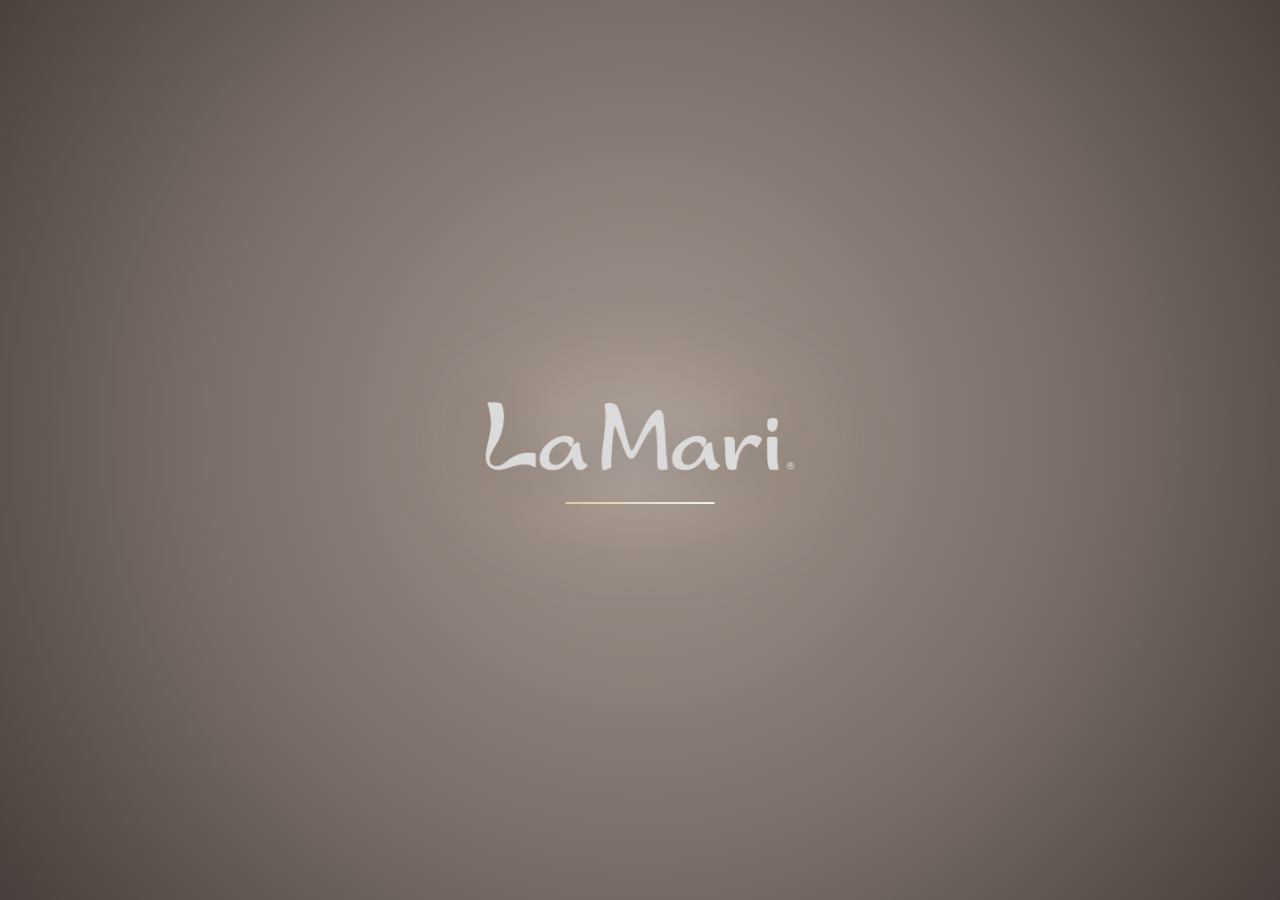
==== menu.html @ 97a4b21e "feat: add dedicated video background home page (index.html) with 'Меню | Menu' button and move inter" ====
<!DOCTYPE html>
<html lang="ru">

<head>
  <meta charset="UTF-8">
  <meta name="viewport" content="width=device-width, initial-scale=1, viewport-fit=cover">
  <title>La Mari — Живое меню кафе & пекарни в Ургенче</title>
  <meta name="description"
    content="Интерактивное «живое» меню кафе и пекарни La Mari. Ознакомьтесь с нашими сетами, свежей выпечкой, авторскими десертами, завтраками и ароматным кофе. Быстрый заказ и удобный выбор.">
  <meta name="keywords"
    content="La Mari, ла мари, живое меню, кафе ташкент, пекарня, десерты, кофе, круассаны, завтраки, меню кафе">
  <meta name="theme-color" content="#9E908B">
  <meta name="apple-mobile-web-app-capable" content="yes">
  <meta name="apple-mobile-web-app-status-bar-style" content="black-translucent">
  <meta name="format-detection" content="telephone=no">

  <!-- Open Graph -->
  <meta property="og:title" content="La Mari — Живое меню кафе & пекарни">
  <meta property="og:description"
    content="Посмотрите наше живое интерактивное меню: вкуснейшие завтраки, кофе, свежая выпечка и десерты прямо на вашем экране.">
  <link rel="icon" type="image/png" href="img/logo_lamari.png">
  <link rel="apple-touch-icon" href="img/logo_lamari.png">
  <link rel="stylesheet" href="css/style.css">
</head>

<body>

  <div id="preloader">
    <div class="pl-glow"></div>
    <div class="pl-content">
      <img src="img/logo_lamari.png" alt="La Mari" class="pl-logo">
      <div class="pl-track">
        <div class="pl-bar"></div>
      </div>
    </div>
  </div>

  <div class="stage">

    <div class="player" id="player">
      <img id="imgA" alt="">
      <img id="imgB" alt="">
    </div>
    <div class="ambient-tint" id="ambientTint"></div>
    <div class="veil-top"></div>
    <div class="veil-bottom"></div>

    <div class="swipe-zone" id="swipeZone"></div>

    <div class="dots" id="dots"></div>

    <div class="top-bar">
      <div class="dish-info">
        <div class="dish-cat-row">
          <div class="dish-cat" id="dishCat">Завтраки</div>
          <span class="dish-badge" id="dishBadge" style="display:none"></span>
          <span class="dish-in-cart-badge" id="dishInCartBadge" style="display:none"></span>
          <span class="dish-time-badge" id="dishTimeBadge" style="display:none">до 15:00</span>
        </div>
        <div class="dish-title" id="dishTitle">—</div>
        <div class="dish-desc" id="dishDesc">—</div>
        <div class="dish-more-btn" id="dishMoreBtn">
          <span id="dishMoreText">Детали</span>
        </div>
      </div>
      <div class="brand-mark">
        <h1 class="wm"><a href="index.html" title="На главную"><img src="img/logo_lamari.png" alt="La Mari" class="wm-logo"></a></h1>
        <div class="header-controls">
          <div class="lang-mobile-btn" id="langMobileBtn">RU</div>
          <div class="lang-switch-desktop">
            <span class="lang-btn active" id="langRu">RU</span>
            <span class="lang-btn" id="langUz">UZ</span>
          </div>
          <div class="cart-chip" id="cartChip">
            <svg viewBox="0 0 24 24" fill="none" stroke="currentColor" stroke-width="2">
              <circle cx="9" cy="21" r="1" />
              <circle cx="19" cy="21" r="1" />
              <path d="M1 1h4l2.7 13.4a2 2 0 0 0 2 1.6h9.7a2 2 0 0 0 2-1.6L23 6H6" />
            </svg>
            <span class="badge" id="cartBadge">0</span>
          </div>
        </div>
      </div>
    </div>

    <div class="toast" id="toast">Добавлено в корзину</div>

    <div class="bottom-area">

      <div class="variant-selector" id="variantSelector" style="display:none"></div>

      <div class="price-pill" id="addBtn">
        <span class="pill-minus" id="pillMinus">−</span>
        <span id="pillLabel">В корзину · 0 сум</span>
        <span class="plus" id="pillPlus">+</span>
      </div>

      <div class="tabs-viewport">
        <div class="cat-tabs" id="tabs"></div>
      </div>
    </div>

    <div class="cart-overlay" id="cartOverlay"></div>
    <div class="cart-drawer" id="cartDrawer">
      <div class="drawer-handle"></div>
      <div class="drawer-header" id="cartTitle">Корзина <button id="closeCart">✕</button></div>
      <div class="drawer-list" id="cartList"></div>
      <div class="drawer-footer">
        <div class="drawer-total"><span id="cartTotalLabel">Итого</span> <b id="cartTotal">0 сум</b></div>
        <button class="checkout-btn" id="checkoutBtn" disabled>Очистить заказ</button>
      </div>
    </div>

    <div class="desc-overlay" id="descOverlay"></div>
    <div class="desc-modal" id="descModal">
      <div class="desc-modal-handle"></div>
      <div class="desc-modal-header">
        <div id="descModalTitle">—</div>
        <div class="desc-modal-actions">
          <button id="shareDish" class="share-btn">
            <svg viewBox="0 0 24 24" fill="none" stroke="currentColor" stroke-width="2.5">
              <path d="M4 12v8a2 2 0 0 0 2 2h12a2 2 0 0 0 2-2v-8M16 6l-4-4-4 4M12 2v13" />
            </svg>
          </button>
          <button id="closeDesc">✕</button>
        </div>
      </div>
      <div class="desc-modal-body">
        <div id="descTimeNotice" class="desc-time-notice" style="display:none"></div>
        <div id="descModalText">—</div>
        <div id="descModalWeight" class="desc-modal-weight"></div>
      </div>
    </div>

    <!-- WAFFLE CUSTOMIZER MODAL -->
    <div class="waffle-overlay" id="waffleOverlay"></div>
    <div class="waffle-modal" id="waffleModal">
      <div class="waffle-handle"></div>
      <div class="waffle-header">
        <div class="waffle-title" id="waffleModalTitle">Топпинги на выбор</div>
        <button id="closeWaffle">✕</button>
      </div>
      <div class="waffle-body" id="waffleModalBody"></div>
      <div class="waffle-footer">
        <button class="waffle-add-btn" id="waffleAddCartBtn">В корзину</button>
      </div>
    </div>

    <div class="lang-overlay" id="langOverlay"></div>
    <div class="lang-modal" id="langModal">
      <div class="lang-modal-handle"></div>
      <div class="lang-modal-header">
        <div id="langModalTitle">Выберите язык / Tilni tanlang</div>
        <button id="closeLang">✕</button>
      </div>
      <div class="lang-modal-body">
        <button class="lang-select-btn active" id="btnSelectRu">
          Русский язык
        </button>
        <button class="lang-select-btn" id="btnSelectUz">
          O'zbek tili
        </button>
      </div>
    </div>



  </div>

  <script src="js/app.js"></script>
</body>

</html>
---- css/style.css ----
@import url('https://fonts.googleapis.com/css2?family=Caveat:wght@600;700&family=Jost:wght@300;400;500;600&display=swap');

:root {
  --taupe: #9E908B;
  --taupe-dark: #847870;
  --taupe-deep: #5B534E;
  --cream: #F3EFE9;
  --cream-dim: #DBD5CC;
  --gold: #C9A876;
  --ink: #2B2723;
  --vh: 1vh;
}

* {
  box-sizing: border-box;
  -webkit-tap-highlight-color: transparent;
}

html,
body {
  margin: 0;
  padding: 0;
  overscroll-behavior: none;
  -webkit-overflow-scrolling: touch;
  height: 100%;
  overflow: hidden;
  width: 100%;
}

body {
  font-family: 'Jost', sans-serif;
  background: #000;
  color: var(--cream);
  min-height: 100vh;
  min-height: 100dvh;
  min-height: calc(var(--vh, 1vh) * 100);
}

.stage {
  width: 100%;
  height: 100vh;
  height: 100dvh;
  height: calc(var(--vh, 1vh) * 100);
  position: relative;
  overflow: hidden;
  background: #000;
}

/* контент внутри верхней/нижней панели не растягивается на весь ультраширокий экран,
   но сама подложка (фото блюда) всегда full-bleed */
.top-bar,
.bottom-area {
  max-width: 900px;
  margin: 0 auto;
  left: 0;
  right: 0;
}

/* ===== LUXURY PRELOADER ===== */
#preloader {
  position: fixed;
  top: 0;
  left: 0;
  right: 0;
  bottom: 0;
  inset: 0;
  z-index: 100;
  background: radial-gradient(circle at 50% 48%, #A39690 0%, #7A6F68 55%, #473F3B 100%);
  display: flex;
  flex-direction: column;
  align-items: center;
  justify-content: center;
  transition: opacity .75s cubic-bezier(0.25, 1, 0.5, 1), transform .75s cubic-bezier(0.25, 1, 0.5, 1), filter .75s ease;
  overflow: hidden;
}

#preloader.hide {
  opacity: 0;
  -webkit-transform: scale(1.05);
  transform: scale(1.05);
  filter: blur(6px);
  -webkit-filter: blur(6px);
  pointer-events: none;
}

.pl-glow {
  position: absolute;
  width: clamp(260px, 60vw, 420px);
  height: clamp(160px, 35vw, 240px);
  border-radius: 50%;
  background: radial-gradient(ellipse, rgba(255, 255, 255, 0.22) 0%, rgba(201, 168, 118, 0.12) 50%, transparent 75%);
  filter: blur(30px);
  -webkit-filter: blur(30px);
  pointer-events: none;
  opacity: 0;
  -webkit-animation: plGlowIn 1.6s ease-out 0.15s forwards;
  animation: plGlowIn 1.6s ease-out 0.15s forwards;
}

@-webkit-keyframes plGlowIn {
  to {
    opacity: 1;
  }
}

@keyframes plGlowIn {
  to {
    opacity: 1;
  }
}

.pl-content {
  position: relative;
  z-index: 2;
  display: flex;
  flex-direction: column;
  align-items: center;
  justify-content: center;
}

.pl-logo {
  width: clamp(200px, 50vw, 320px);
  height: auto;
  max-height: 120px;
  object-fit: contain;
  opacity: 0;
  -webkit-transform: translateY(16px) scale(.94);
  transform: translateY(16px) scale(.94);
  -webkit-animation: plLogoIn 1.4s cubic-bezier(.22, 1, .36, 1) .1s forwards;
  animation: plLogoIn 1.4s cubic-bezier(.22, 1, .36, 1) .1s forwards;
  filter: drop-shadow(0 6px 20px rgba(0, 0, 0, 0.35)) drop-shadow(0 0 16px rgba(255, 255, 255, 0.18));
  -webkit-filter: drop-shadow(0 6px 20px rgba(0, 0, 0, 0.35)) drop-shadow(0 0 16px rgba(255, 255, 255, 0.18));
  user-select: none;
  -webkit-user-drag: none;
  display: block;
}

@-webkit-keyframes plLogoIn {
  0% {
    opacity: 0;
    -webkit-transform: translateY(16px) scale(.94);
    transform: translateY(16px) scale(.94);
    -webkit-filter: blur(4px) drop-shadow(0 4px 12px rgba(0, 0, 0, 0.3));
    filter: blur(4px) drop-shadow(0 4px 12px rgba(0, 0, 0, 0.3));
  }

  100% {
    opacity: 1;
    -webkit-transform: translateY(0) scale(1);
    transform: translateY(0) scale(1);
    -webkit-filter: blur(0) drop-shadow(0 6px 20px rgba(0, 0, 0, 0.35)) drop-shadow(0 0 16px rgba(255, 255, 255, 0.18));
    filter: blur(0) drop-shadow(0 6px 20px rgba(0, 0, 0, 0.35)) drop-shadow(0 0 16px rgba(255, 255, 255, 0.18));
  }
}

@keyframes plLogoIn {
  0% {
    opacity: 0;
    -webkit-transform: translateY(16px) scale(.94);
    transform: translateY(16px) scale(.94);
    -webkit-filter: blur(4px) drop-shadow(0 4px 12px rgba(0, 0, 0, 0.3));
    filter: blur(4px) drop-shadow(0 4px 12px rgba(0, 0, 0, 0.3));
  }

  100% {
    opacity: 1;
    -webkit-transform: translateY(0) scale(1);
    transform: translateY(0) scale(1);
    -webkit-filter: blur(0) drop-shadow(0 6px 20px rgba(0, 0, 0, 0.35)) drop-shadow(0 0 16px rgba(255, 255, 255, 0.18));
    filter: blur(0) drop-shadow(0 6px 20px rgba(0, 0, 0, 0.35)) drop-shadow(0 0 16px rgba(255, 255, 255, 0.18));
  }
}

.pl-track {
  margin-top: 26px;
  width: 150px;
  height: 2.5px;
  background: rgba(255, 255, 255, .15);
  border-radius: 999px;
  overflow: hidden;
  opacity: 0;
  -webkit-animation: plSubIn .7s ease .45s forwards;
  animation: plSubIn .7s ease .45s forwards;
  box-shadow: inset 0 1px 2px rgba(0, 0, 0, 0.2);
}

.pl-bar {
  height: 100%;
  width: 0%;
  background: linear-gradient(90deg, #E8D3B1 0%, #FFFFFF 100%);
  border-radius: 999px;
  box-shadow: 0 0 8px rgba(255, 255, 255, 0.7), 0 0 3px #C9A876;
  -webkit-animation: plBar 1.2s cubic-bezier(.35, 0, .25, 1) .55s forwards;
  animation: plBar 1.2s cubic-bezier(.35, 0, .25, 1) .55s forwards;
}

@-webkit-keyframes plBar {
  to {
    width: 100%;
  }
}

@keyframes plBar {
  to {
    width: 100%;
  }
}

@-webkit-keyframes plSubIn {
  from {
    opacity: 0;
    -webkit-transform: translateY(5px);
    transform: translateY(5px);
  }

  to {
    opacity: 0.85;
    -webkit-transform: translateY(0);
    transform: translateY(0);
  }
}

@keyframes plSubIn {
  from {
    opacity: 0;
    -webkit-transform: translateY(5px);
    transform: translateY(5px);
  }

  to {
    opacity: 0.85;
    -webkit-transform: translateY(0);
    transform: translateY(0);
  }
}

/* ===== IMAGE LAYERS (instant hardware-accelerated crossfade + Ken Burns) ===== */
.player {
  position: absolute;
  top: 0;
  left: 0;
  right: 0;
  bottom: 0;
  inset: 0;
  overflow: hidden;
}

.player img {
  position: absolute;
  top: 0;
  left: 0;
  right: 0;
  bottom: 0;
  inset: 0;
  width: 100%;
  height: 100%;
  object-fit: cover;
  opacity: 0;
  will-change: opacity, transform;
  -webkit-transform: translateZ(0);
  transform: translateZ(0);
  -webkit-transition: opacity 0.6s ease-out;
  transition: opacity 0.6s ease-out;
  -webkit-backface-visibility: hidden;
  backface-visibility: hidden;
}

.player img.active {
  opacity: 1;
  -webkit-animation: kenBurns 5.5s cubic-bezier(0.25, 1, 0.5, 1) forwards;
  animation: kenBurns 5.5s cubic-bezier(0.25, 1, 0.5, 1) forwards;
}

@-webkit-keyframes kenBurns {
  from {
    -webkit-transform: scale(1.01) translate3d(0, 0, 0);
    transform: scale(1.01) translate3d(0, 0, 0);
  }

  to {
    -webkit-transform: scale(1.06) translate3d(0, 0, 0);
    transform: scale(1.06) translate3d(0, 0, 0);
  }
}

@keyframes kenBurns {
  from {
    -webkit-transform: scale(1.01) translate3d(0, 0, 0);
    transform: scale(1.01) translate3d(0, 0, 0);
  }

  to {
    -webkit-transform: scale(1.06) translate3d(0, 0, 0);
    transform: scale(1.06) translate3d(0, 0, 0);
  }
}

.veil-top {
  position: absolute;
  top: 0;
  left: 0;
  right: 0;
  height: 170px;
  background: linear-gradient(to bottom,
      rgba(0, 0, 0, 0.68) 0%,
      rgba(0, 0, 0, 0.64) 8%,
      rgba(0, 0, 0, 0.56) 18%,
      rgba(0, 0, 0, 0.47) 28%,
      rgba(0, 0, 0, 0.36) 39%,
      rgba(0, 0, 0, 0.25) 51%,
      rgba(0, 0, 0, 0.15) 65%,
      rgba(0, 0, 0, 0.07) 81%,
      rgba(0, 0, 0, 0.02) 93%,
      transparent 100%);
  z-index: 9;
  pointer-events: none;
}

.veil-bottom {
  position: absolute;
  bottom: 0;
  left: 0;
  right: 0;
  height: 240px;
  background: linear-gradient(to top,
      rgba(0, 0, 0, 0.88) 0%,
      rgba(0, 0, 0, 0.83) 8%,
      rgba(0, 0, 0, 0.73) 18%,
      rgba(0, 0, 0, 0.61) 28%,
      rgba(0, 0, 0, 0.47) 39%,
      rgba(0, 0, 0, 0.33) 51%,
      rgba(0, 0, 0, 0.20) 65%,
      rgba(0, 0, 0, 0.09) 81%,
      rgba(0, 0, 0, 0.02) 93%,
      transparent 100%);
  z-index: 9;
  pointer-events: none;
}

/* ===== AMBIENT CATEGORY COLOR TINT ===== */
.ambient-tint {
  position: absolute;
  top: 0;
  left: 0;
  right: 0;
  bottom: 0;
  inset: 0;
  pointer-events: none;
  z-index: 4;
  opacity: 0.5;
  -webkit-transition: background 0.8s cubic-bezier(0.25, 1, 0.5, 1);
  transition: background 0.8s cubic-bezier(0.25, 1, 0.5, 1);
}

/* ===== TOP OVERLAY (Instagram Stories Progress Bar Style) ===== */

.dots {
  position: absolute;
  top: 12px;
  left: 12px;
  right: 12px;
  z-index: 10;
  display: flex;
  gap: 5px;
  max-width: 900px;
  margin: 0 auto;
}

.dots .seg {
  height: 3px;
  background: rgba(255, 255, 255, .28);
  border-radius: 3px;
  overflow: hidden;
  flex: 1;
  transition: background-color 0.25s, box-shadow 0.25s;
}

.dots .seg i {
  display: block;
  height: 100%;
  width: 0%;
  background: #fff;
  border-radius: 3px;
}

.dots .seg.done i {
  width: 100%;
}

.dots .seg.in-cart {
  background: rgba(191, 233, 79, 0.35);
  box-shadow: 0 0 4px rgba(191, 233, 79, 0.3);
}

.dots .seg.in-cart i {
  background: #BFE94F;
  box-shadow: 0 0 6px rgba(191, 233, 79, 0.6);
}

.dots .seg.active i {
  -webkit-animation: segFill linear forwards;
  animation: segFill linear forwards;
  -webkit-animation-duration: var(--seg-dur, 4.5s);
  animation-duration: var(--seg-dur, 4.5s);
}

.dots.paused .seg.active i {
  -webkit-animation-play-state: paused;
  animation-play-state: paused;
}

@-webkit-keyframes segFill {
  from {
    width: 0%;
  }

  to {
    width: 100%;
  }
}

@keyframes segFill {
  from {
    width: 0%;
  }

  to {
    width: 100%;
  }
}

.top-bar {
  position: absolute;
  top: 0;
  left: 0;
  right: 0;
  z-index: 10;
  padding: 34px 18px 0;
  display: flex;
  align-items: flex-start;
  justify-content: space-between;
  opacity: 0;
  -webkit-animation: contentFadeIn 0.8s cubic-bezier(0.25, 1, 0.5, 1) 2.0s forwards;
  animation: contentFadeIn 0.8s cubic-bezier(0.25, 1, 0.5, 1) 2.0s forwards;
}

.dish-info {
  padding-top: 2px;
  display: flex;
  flex-direction: column;
  align-items: flex-start;
}

.dish-cat-row {
  display: flex;
  align-items: center;
  gap: 8px;
}

.dish-cat {
  font-size: 10.5px;
  letter-spacing: 2.5px;
  text-transform: uppercase;
  color: var(--cream-dim);
  opacity: .85;
}

/* ===== STAGGERED TEXT ENTRANCE ===== */
@-webkit-keyframes slideUpIn {
  from {
    opacity: 0;
    -webkit-transform: translateY(18px);
    transform: translateY(18px);
  }

  to {
    opacity: 1;
    -webkit-transform: translateY(0);
    transform: translateY(0);
  }
}

@keyframes slideUpIn {
  from {
    opacity: 0;
    -webkit-transform: translateY(18px);
    transform: translateY(18px);
  }

  to {
    opacity: 1;
    -webkit-transform: translateY(0);
    transform: translateY(0);
  }
}

.dish-info.stagger .dish-cat-row {
  -webkit-animation: slideUpIn 0.45s cubic-bezier(0.16, 1, 0.3, 1) both;
  animation: slideUpIn 0.45s cubic-bezier(0.16, 1, 0.3, 1) both;
  -webkit-animation-delay: 0s;
  animation-delay: 0s;
}

.dish-info.stagger .dish-title {
  -webkit-animation: slideUpIn 0.45s cubic-bezier(0.16, 1, 0.3, 1) both;
  animation: slideUpIn 0.45s cubic-bezier(0.16, 1, 0.3, 1) both;
  -webkit-animation-delay: 0.08s;
  animation-delay: 0.08s;
}

.dish-info.stagger .dish-desc {
  -webkit-animation: slideUpIn 0.45s cubic-bezier(0.16, 1, 0.3, 1) both;
  animation: slideUpIn 0.45s cubic-bezier(0.16, 1, 0.3, 1) both;
  -webkit-animation-delay: 0.15s;
  animation-delay: 0.15s;
}

.dish-info.stagger .dish-more-btn {
  -webkit-animation: slideUpIn 0.45s cubic-bezier(0.16, 1, 0.3, 1) both;
  animation: slideUpIn 0.45s cubic-bezier(0.16, 1, 0.3, 1) both;
  -webkit-animation-delay: 0.2s;
  animation-delay: 0.2s;
}

.dish-title {
  font-size: clamp(19px, 5.5vw, 23px);
  font-weight: 700;
  margin-top: 6px;
  text-shadow: 0 2px 10px rgba(0, 0, 0, .4);
}

.dish-badge {
  background: #BFE94F;
  color: #20301a;
  font-size: 9px;
  font-weight: 700;
  padding: 2px 6px;
  border-radius: 6px;
  text-transform: uppercase;
  letter-spacing: 0.5px;
  box-shadow: 0 2px 5px rgba(0, 0, 0, 0.2);
}

.dish-in-cart-badge {
  background: #BFE94F;
  color: #20301a;
  font-size: 9.5px;
  font-weight: 700;
  padding: 2px 7px;
  border-radius: 6px;
  text-transform: uppercase;
  letter-spacing: 0.4px;
  display: inline-flex;
  align-items: center;
  box-shadow: 0 2px 6px rgba(191, 233, 79, 0.35);
  animation: badgePop 0.25s cubic-bezier(0.175, 0.885, 0.32, 1.275);
}

.dish-time-badge {
  background: rgba(201, 168, 118, 0.18);
  color: #E8D3B1;
  font-size: 10px;
  font-weight: 600;
  padding: 2px 8px;
  border-radius: 6px;
  letter-spacing: 0.3px;
  display: inline-flex;
  align-items: center;
  gap: 4px;
  border: 1px solid rgba(201, 168, 118, 0.35);
  box-shadow: 0 2px 6px rgba(0, 0, 0, 0.25);
  backdrop-filter: blur(4px);
  -webkit-backdrop-filter: blur(4px);
}

.dish-desc {
  display: none;
  font-size: 12px;
  color: rgba(255, 255, 255, 0.85);
  margin-top: 6px;
  max-width: 280px;
  line-height: 1.45;
  text-shadow: 0 1px 4px rgba(0, 0, 0, 0.7);
  background: rgba(0, 0, 0, 0.3);
  padding: 6px 10px;
  border-radius: 8px;
  backdrop-filter: blur(6px);
  -webkit-backdrop-filter: blur(6px);
  border: 1px solid rgba(255, 255, 255, 0.06);
}

.dish-more-btn {
  display: inline-flex;
  align-items: center;
  gap: 6px;
  font-size: 12px;
  font-weight: 600;
  color: var(--cream);
  background: rgba(255, 255, 255, 0.12);
  backdrop-filter: blur(8px);
  -webkit-backdrop-filter: blur(8px);
  border: 1px solid rgba(255, 255, 255, 0.12);
  padding: 6px 12px;
  border-radius: 20px;
  margin-top: 8px;
  cursor: pointer;
  transition: background 0.2s, transform 0.15s;
  box-shadow: 0 4px 10px rgba(0, 0, 0, 0.2);
}

.dish-more-btn:active {
  transform: scale(0.95);
  background: rgba(255, 255, 255, 0.2);
}

.brand-mark {
  text-align: right;
  display: flex;
  flex-direction: column;
  align-items: flex-end;
}

.brand-mark .wm {
  margin: 0;
  line-height: 1;
  display: flex;
  align-items: center;
  justify-content: flex-end;
}

.brand-mark .wm-logo {
  height: 28px;
  width: auto;
  max-width: 135px;
  object-fit: contain;
  display: block;
  filter: drop-shadow(0 2px 8px rgba(0, 0, 0, 0.45));
  -webkit-filter: drop-shadow(0 2px 8px rgba(0, 0, 0, 0.45));
  user-select: none;
  -webkit-user-drag: none;
}

.header-controls {
  display: flex;
  align-items: center;
  gap: 10px;
  margin-top: 8px;
}

.lang-mobile-btn {
  display: flex;
  align-items: center;
  justify-content: center;
  font-size: 11px;
  font-weight: 700;
  color: var(--cream);
  background: rgba(255, 255, 255, 0.12);
  backdrop-filter: blur(8px);
  -webkit-backdrop-filter: blur(8px);
  border: 1px solid rgba(255, 255, 255, 0.12);
  width: 36px;
  height: 36px;
  border-radius: 50%;
  cursor: pointer;
  user-select: none;
  transition: transform 0.15s, background 0.2s;
}

.lang-mobile-btn:active {
  transform: scale(0.9);
  background: rgba(255, 255, 255, 0.25);
}

.lang-switch-desktop {
  display: none;
}

.lang-btn {
  font-size: 11px;
  font-weight: 600;
  color: rgba(255, 255, 255, 0.55);
  padding: 4px 8px;
  border-radius: 16px;
  cursor: pointer;
  transition: background 0.25s, color 0.25s, transform 0.15s;
  user-select: none;
}

.lang-btn:active {
  transform: scale(0.9);
}

.lang-btn.active {
  background: var(--cream);
  color: var(--ink);
}

/* ===== LANGUAGE MODAL ===== */
.lang-overlay {
  position: absolute;
  top: 0;
  left: 0;
  right: 0;
  bottom: 0;
  inset: 0;
  background: rgba(0, 0, 0, 0.5);
  backdrop-filter: blur(3px);
  -webkit-backdrop-filter: blur(3px);
  z-index: 45;
  opacity: 0;
  pointer-events: none;
  transition: opacity .3s ease;
}

.lang-overlay.open {
  opacity: 1;
  pointer-events: auto;
}

.lang-modal {
  position: absolute;
  left: 0;
  right: 0;
  bottom: 0;
  z-index: 46;
  background: rgba(25, 22, 20, 0.96);
  backdrop-filter: blur(16px);
  -webkit-backdrop-filter: blur(16px);
  color: var(--cream);
  border-radius: 24px 24px 0 0;
  border-top: 1px solid rgba(255, 255, 255, 0.1);
  transform: translateY(100%);
  transition: transform .38s cubic-bezier(.2, .8, .2, 1);
  box-shadow: 0 -10px 40px rgba(0, 0, 0, 0.6);
  padding: 16px 20px calc(24px + env(safe-area-inset-bottom));
  max-width: 900px;
  margin: 0 auto;
}

.lang-modal.open {
  transform: translateY(0);
}

.lang-modal-handle {
  width: 36px;
  height: 4px;
  border-radius: 2px;
  background: var(--cream);
  opacity: .2;
  margin: 0 auto 16px;
}

.lang-modal-header {
  display: flex;
  align-items: center;
  justify-content: space-between;
  margin-bottom: 20px;
}

#langModalTitle {
  font-size: 17px;
  font-weight: 700;
  color: var(--cream);
  text-shadow: 0 2px 8px rgba(0, 0, 0, 0.4);
}

#closeLang {
  width: 28px;
  height: 28px;
  border-radius: 50%;
  border: none;
  background: rgba(255, 255, 255, .1);
  font-size: 14px;
  cursor: pointer;
  color: var(--cream);
  display: flex;
  align-items: center;
  justify-content: center;
  transition: background 0.2s;
}

#closeLang:active {
  background: rgba(255, 255, 255, 0.2);
}

.lang-modal-body {
  display: flex;
  flex-direction: column;
  gap: 10px;
}

.lang-select-btn {
  width: 100%;
  border: 1px solid rgba(255, 255, 255, 0.08);
  border-radius: 16px;
  padding: 14px 20px;
  background: rgba(255, 255, 255, 0.05);
  color: var(--cream);
  font-size: 15px;
  font-weight: 600;
  cursor: pointer;
  display: flex;
  align-items: center;
  gap: 12px;
  transition: background 0.25s, border-color 0.25s, color 0.25s, transform 0.15s;
  text-align: left;
}

.lang-select-btn:active {
  background: rgba(255, 255, 255, 0.1);
  transform: scale(0.98);
}

.lang-select-btn.active {
  border-color: #BFE94F;
  background: rgba(191, 233, 79, 0.15);
  color: #BFE94F;
}

.lang-select-btn .flag {
  font-size: 20px;
}

.cart-chip {
  width: 36px;
  height: 36px;
  border-radius: 50%;
  background: rgba(255, 255, 255, .12);
  backdrop-filter: blur(10px);
  -webkit-backdrop-filter: blur(10px);
  border: 1px solid rgba(255, 255, 255, .18);
  display: flex;
  align-items: center;
  justify-content: center;
  color: var(--cream);
  cursor: pointer;
  position: relative;
  transition: transform 0.2s cubic-bezier(0.175, 0.885, 0.32, 1.275), background 0.3s;
}

.cart-chip:active {
  transform: scale(.85);
}

.cart-chip.pop {
  -webkit-animation: popEffect 0.3s cubic-bezier(0.175, 0.885, 0.32, 1.275) forwards;
  animation: popEffect 0.3s cubic-bezier(0.175, 0.885, 0.32, 1.275) forwards;
}

@-webkit-keyframes popEffect {
  0% {
    -webkit-transform: scale(1);
    transform: scale(1);
  }

  50% {
    -webkit-transform: scale(1.3);
    transform: scale(1.3);
    background: rgba(255, 255, 255, 0.3);
    border-color: rgba(255, 255, 255, 0.5);
  }

  100% {
    -webkit-transform: scale(1);
    transform: scale(1);
  }
}

@keyframes popEffect {
  0% {
    -webkit-transform: scale(1);
    transform: scale(1);
  }

  50% {
    -webkit-transform: scale(1.3);
    transform: scale(1.3);
    background: rgba(255, 255, 255, 0.3);
    border-color: rgba(255, 255, 255, 0.5);
  }

  100% {
    -webkit-transform: scale(1);
    transform: scale(1);
  }
}

/* ===== FLY TO CART ANIMATION ===== */
.flying-dish-item {
  position: fixed;
  z-index: 99999;
  width: 44px;
  height: 44px;
  border-radius: 50%;
  object-fit: cover;
  pointer-events: none;
  border: 2px solid #BFE94F;
  box-shadow: 0 8px 20px rgba(0, 0, 0, 0.5), 0 0 15px rgba(191, 233, 79, 0.6);
  will-change: transform, opacity;
}

.cart-chip svg {
  width: 16px;
  height: 16px;
  margin-top: -1px;
  margin-right: 1px;
}

.cart-chip .badge {
  position: absolute;
  top: -4px;
  right: -4px;
  background: #BFE94F;
  color: #20301a;
  font-weight: 700;
  font-size: 9.5px;
  min-width: 15px;
  height: 15px;
  border-radius: 8px;
  display: flex;
  align-items: center;
  justify-content: center;
  padding: 0 3px;
  border: 1.5px solid #16130f;
  box-shadow: 0 2px 5px rgba(0, 0, 0, 0.3);
}

/* ===== DESCRIPTION MODAL ===== */
.desc-overlay {
  position: absolute;
  top: 0;
  left: 0;
  right: 0;
  bottom: 0;
  inset: 0;
  background: rgba(0, 0, 0, 0.5);
  backdrop-filter: blur(3px);
  -webkit-backdrop-filter: blur(3px);
  z-index: 30;
  opacity: 0;
  pointer-events: none;
  transition: opacity .3s ease;
}

.desc-overlay.open {
  opacity: 1;
  pointer-events: auto;
}

.desc-modal {
  position: absolute;
  left: 0;
  right: 0;
  bottom: 0;
  z-index: 31;
  background: rgba(25, 22, 20, 0.96);
  backdrop-filter: blur(16px);
  -webkit-backdrop-filter: blur(16px);
  color: var(--cream);
  border-radius: 24px 24px 0 0;
  border-top: 1px solid rgba(255, 255, 255, 0.1);
  transform: translateY(100%);
  transition: transform .38s cubic-bezier(.2, .8, .2, 1);
  box-shadow: 0 -10px 40px rgba(0, 0, 0, 0.6);
  padding: 16px 20px calc(24px + env(safe-area-inset-bottom));
  max-width: 900px;
  margin: 0 auto;
}

.desc-modal.open {
  transform: translateY(0);
}

.desc-modal-handle {
  width: 36px;
  height: 4px;
  border-radius: 2px;
  background: var(--cream);
  opacity: .2;
  margin: 0 auto 16px;
}

.desc-modal-header {
  display: flex;
  align-items: center;
  justify-content: space-between;
  margin-bottom: 12px;
}

#descModalTitle {
  font-size: 20px;
  font-weight: 700;
  color: var(--cream);
  text-shadow: 0 2px 8px rgba(0, 0, 0, 0.4);
}

.desc-modal-actions {
  display: flex;
  align-items: center;
  gap: 12px;
}

.share-btn {
  width: 28px;
  height: 28px;
  border-radius: 50%;
  border: none;
  background: rgba(255, 255, 255, .1);
  font-size: 14px;
  cursor: pointer;
  color: var(--cream);
  display: flex;
  align-items: center;
  justify-content: center;
  transition: background 0.2s;
}

.share-btn:active {
  background: rgba(255, 255, 255, 0.2);
}

.share-btn svg {
  width: 13px;
  height: 13px;
}

#closeDesc {
  width: 28px;
  height: 28px;
  border-radius: 50%;
  border: none;
  background: rgba(255, 255, 255, .1);
  font-size: 14px;
  cursor: pointer;
  color: var(--cream);
  display: flex;
  align-items: center;
  justify-content: center;
  transition: background 0.2s;
}

#closeDesc:active {
  background: rgba(255, 255, 255, 0.2);
}

.desc-modal-body {
  font-size: 14.5px;
  line-height: 1.55;
  color: var(--cream-dim);
}

.desc-modal-weight {
  margin-top: 14px;
  font-size: 12.5px;
  font-weight: 600;
  color: var(--gold);
  display: inline-block;
  background: rgba(201, 168, 118, 0.15);
  padding: 4px 10px;
  border-radius: 8px;
  border: 1px solid rgba(201, 168, 118, 0.15);
}

.desc-time-notice {
  background: rgba(201, 168, 118, 0.12);
  border: 1px solid rgba(201, 168, 118, 0.28);
  color: #E8D3B1;
  padding: 8px 12px;
  border-radius: 12px;
  font-size: 12.5px;
  font-weight: 500;
  margin-bottom: 12px;
  display: flex;
  align-items: center;
  gap: 6px;
}


.swipe-zone {
  position: absolute;
  top: 0;
  left: 0;
  right: 0;
  bottom: 0;
  inset: 0;
  z-index: 5;
  -webkit-user-select: none;
  user-select: none;
  -webkit-touch-callout: none;
  touch-action: pan-y;
}

/* ===== BOTTOM OVERLAY ===== */
.bottom-area {
  position: absolute;
  left: 0;
  right: 0;
  bottom: 0;
  z-index: 10;
  padding: 0 16px calc(46px + env(safe-area-inset-bottom));
  display: flex;
  flex-direction: column;
  align-items: center;
  opacity: 0;
  -webkit-animation: contentFadeIn 0.8s cubic-bezier(0.25, 1, 0.5, 1) 2.1s forwards;
  animation: contentFadeIn 0.8s cubic-bezier(0.25, 1, 0.5, 1) 2.1s forwards;
}

.price-pill {
  display: inline-flex;
  align-items: center;
  justify-content: center;
  gap: 14px;
  background: #BFE94F;
  color: #20301a;
  border-radius: 999px;
  padding: 13px 8px 13px 22px;
  font-weight: 600;
  font-size: clamp(13px, 3.6vw, 15px);
  box-shadow: 0 8px 25px rgba(191, 233, 79, 0.28), 0 0 8px rgba(191, 233, 79, 0.12);
  cursor: pointer;
  user-select: none;
  transform: scale(1);
  transition: transform 0.15s cubic-bezier(0.175, 0.885, 0.32, 1.275), background 0.25s, box-shadow 0.2s, padding 0.2s;
  width: auto;
  max-width: 100%;
}

.price-pill:active {
  transform: scale(.95);
  box-shadow: 0 4px 10px rgba(191, 233, 79, 0.2);
}

.price-counter {
  display: inline-block;
  font-variant-numeric: tabular-nums;
  transition: transform 0.18s cubic-bezier(0.16, 1, 0.3, 1), filter 0.18s ease;
}

.price-counter.rolling {
  transform: scale(1.06);
  filter: drop-shadow(0 0 3px rgba(32, 48, 26, 0.3));
}

.price-pill .pill-minus {
  display: none;
  width: 34px;
  height: 34px;
  border-radius: 50%;
  background: rgba(32, 48, 26, .14);
  align-items: center;
  justify-content: center;
  font-size: 19px;
  font-weight: 700;
  flex: 0 0 auto;
}

.price-pill .plus {
  width: 34px;
  height: 34px;
  border-radius: 50%;
  background: rgba(32, 48, 26, .14);
  display: flex;
  align-items: center;
  justify-content: center;
  font-size: 19px;
  font-weight: 700;
  flex: 0 0 auto;
}

.price-pill.added {
  background: var(--gold);
  color: #3a2f1e;
  padding: 13px 8px;
  box-shadow: 0 8px 25px rgba(201, 168, 118, 0.25);
}

.price-pill.added .pill-minus {
  display: flex;
  background: rgba(58, 47, 30, .12);
}

.price-pill.added .plus {
  background: rgba(58, 47, 30, .12);
}

/* ===== CONFETTI BURST (JS-driven for Safari compatibility) ===== */
.confetti-container {
  position: fixed;
  top: 0;
  left: 0;
  right: 0;
  bottom: 0;
  inset: 0;
  pointer-events: none;
  z-index: 9999;
}

.confetti-particle {
  position: absolute;
  border-radius: 2px;
  pointer-events: none;
}

/* ===== VARIANT SELECTOR ===== */
.variant-selector {
  display: flex;
  align-items: center;
  justify-content: center;
  flex-wrap: wrap;
  gap: 6px;
  margin-bottom: 10px;
  width: 100%;
  max-width: 100%;
  padding: 0 4px;
}

.var-btn {
  background: rgba(25, 22, 20, 0.72);
  backdrop-filter: blur(12px);
  -webkit-backdrop-filter: blur(12px);
  border: 1px solid rgba(255, 255, 255, 0.16);
  color: rgba(255, 255, 255, 0.9);
  font-family: inherit;
  font-size: 12.5px;
  font-weight: 600;
  padding: 6px 14px;
  border-radius: 18px;
  cursor: pointer;
  white-space: nowrap;
  transition: all 0.2s cubic-bezier(0.25, 1, 0.5, 1);
  box-shadow: 0 3px 10px rgba(0, 0, 0, 0.3);
}

.var-btn:active {
  transform: scale(0.95);
}

.var-btn.active {
  background: #BFE94F;
  color: #20301a;
  border-color: #BFE94F;
  box-shadow: 0 4px 14px rgba(191, 233, 79, 0.4);
}

/* ===== WAFFLE CUSTOMIZER MODAL ===== */
.waffle-overlay {
  position: absolute;
  top: 0;
  left: 0;
  right: 0;
  bottom: 0;
  inset: 0;
  background: rgba(0, 0, 0, 0.55);
  backdrop-filter: blur(4px);
  -webkit-backdrop-filter: blur(4px);
  z-index: 45;
  opacity: 0;
  pointer-events: none;
  transition: opacity .3s ease;
}

.waffle-overlay.open {
  opacity: 1;
  pointer-events: auto;
}

.waffle-modal {
  position: absolute;
  left: 0;
  right: 0;
  bottom: 0;
  z-index: 46;
  background: rgba(25, 22, 20, 0.96);
  backdrop-filter: blur(25px);
  -webkit-backdrop-filter: blur(25px);
  color: var(--cream);
  border-radius: 24px 24px 0 0;
  border-top: 1px solid rgba(255, 255, 255, 0.14);
  transform: translateY(100%);
  transition: transform .38s cubic-bezier(.2, .8, .2, 1);
  box-shadow: 0 -10px 40px rgba(0, 0, 0, 0.6);
  padding: 16px 20px calc(24px + env(safe-area-inset-bottom));
  max-width: 900px;
  margin: 0 auto;
  max-height: 85vh;
  display: flex;
  flex-direction: column;
}

.waffle-modal.open {
  transform: translateY(0);
}

.waffle-handle {
  width: 36px;
  height: 4px;
  border-radius: 2px;
  background: var(--cream);
  opacity: .2;
  margin: 0 auto 14px;
}

.waffle-header {
  display: flex;
  align-items: center;
  justify-content: space-between;
  margin-bottom: 14px;
}

.waffle-title {
  font-size: 18px;
  font-weight: 700;
  color: var(--cream);
  text-shadow: 0 2px 8px rgba(0, 0, 0, 0.4);
}

#closeWaffle {
  width: 28px;
  height: 28px;
  border-radius: 50%;
  border: none;
  background: rgba(255, 255, 255, .1);
  font-size: 14px;
  cursor: pointer;
  color: var(--cream);
  display: flex;
  align-items: center;
  justify-content: center;
  transition: background 0.2s;
}

#closeWaffle:active {
  background: rgba(255, 255, 255, 0.2);
}

.waffle-body {
  overflow-y: auto;
  -webkit-overflow-scrolling: touch;
  flex: 1;
  display: flex;
  flex-direction: column;
  gap: 16px;
  padding-bottom: 12px;
}

.waffle-sec-title {
  font-size: 12px;
  font-weight: 600;
  letter-spacing: 0.5px;
  text-transform: uppercase;
  color: var(--gold);
  margin-bottom: 8px;
}

.waffle-opt-grid {
  display: grid;
  grid-template-columns: repeat(auto-fill, minmax(130px, 1fr));
  gap: 8px;
}

.waffle-opt-chip {
  background: rgba(255, 255, 255, 0.06);
  border: 1px solid rgba(255, 255, 255, 0.1);
  border-radius: 14px;
  padding: 10px 12px;
  color: var(--cream);
  font-family: inherit;
  font-size: 13px;
  font-weight: 500;
  cursor: pointer;
  display: flex;
  flex-direction: column;
  align-items: flex-start;
  gap: 4px;
  transition: all 0.2s;
  text-align: left;
}

.waffle-opt-chip:active {
  transform: scale(0.97);
}

.waffle-opt-chip.active {
  background: rgba(191, 233, 79, 0.16);
  border-color: #BFE94F;
  color: #BFE94F;
}

.waffle-opt-price {
  font-size: 11.5px;
  opacity: 0.75;
  font-weight: 600;
}

.waffle-footer {
  margin-top: 14px;
  padding-top: 12px;
  border-top: 1px solid rgba(255, 255, 255, 0.08);
}

.waffle-add-btn {
  width: 100%;
  background: #BFE94F;
  color: #20301a;
  border: none;
  border-radius: 16px;
  padding: 14px;
  font-family: inherit;
  font-size: 15px;
  font-weight: 700;
  cursor: pointer;
  box-shadow: 0 4px 16px rgba(191, 233, 79, 0.3);
  transition: transform 0.15s;
}

.waffle-add-btn:active {
  transform: scale(0.98);
}

.tabs-viewport {
  width: 100%;
  max-width: 100%;
  overflow-x: auto;
  overflow-y: hidden;
  -webkit-overflow-scrolling: touch;
  scrollbar-width: none;
  margin: 12px auto 0;
  padding: 4px 0 8px;
  cursor: grab;
  user-select: none;
  scroll-behavior: smooth;
  mask-image: linear-gradient(to right, transparent 0%, black 20px, black calc(100% - 20px), transparent 100%);
  -webkit-mask-image: linear-gradient(to right, transparent 0%, black 20px, black calc(100% - 20px), transparent 100%);
}

.tabs-viewport::-webkit-scrollbar {
  display: none;
}

.cat-tabs {
  display: flex;
  gap: 8px;
  padding: 0 20px;
  width: max-content;
}

.cat-tab {
  position: relative;
  flex: 0 0 auto;
  padding: 10.5px 17px;
  border-radius: 12px;
  font-size: 13.5px;
  font-weight: 600;
  color: rgba(255, 255, 255, .75);
  background: rgba(20, 17, 15, .55);
  backdrop-filter: blur(12px);
  -webkit-backdrop-filter: blur(12px);
  border: 1px solid rgba(255, 255, 255, .1);
  box-shadow: 0 4px 15px rgba(0, 0, 0, 0.25);
  white-space: nowrap;
  cursor: pointer;
  transition: border-color 0.25s, color 0.25s, background-color 0.25s, transform 0.2s, box-shadow 0.25s;
}

.cat-tab:active {
  transform: scale(0.96);
}

.cat-tab.active {
  border-color: #BFE94F;
  color: #BFE94F;
  background: rgba(32, 48, 26, 0.7);
  box-shadow: 0 4px 16px rgba(191, 233, 79, 0.25);
}

.tab-badge {
  position: absolute;
  top: -6px;
  right: -6px;
  display: inline-flex;
  align-items: center;
  justify-content: center;
  background: #BFE94F;
  color: #20301a;
  font-size: 10px;
  font-weight: 700;
  min-width: 18px;
  height: 18px;
  border-radius: 999px;
  padding: 0 4px;
  box-shadow: 0 2px 8px rgba(0, 0, 0, 0.4), 0 0 8px rgba(191, 233, 79, 0.4);
  border: 1.5px solid #14110f;
  animation: badgePop 0.25s cubic-bezier(0.175, 0.885, 0.32, 1.275);
}

@-webkit-keyframes badgePop {
  0% {
    -webkit-transform: scale(0);
    transform: scale(0);
  }

  80% {
    -webkit-transform: scale(1.2);
    transform: scale(1.2);
  }

  100% {
    -webkit-transform: scale(1);
    transform: scale(1);
  }
}

@keyframes badgePop {
  0% {
    -webkit-transform: scale(0);
    transform: scale(0);
  }

  80% {
    -webkit-transform: scale(1.2);
    transform: scale(1.2);
  }

  100% {
    -webkit-transform: scale(1);
    transform: scale(1);
  }
}

.toast {
  position: absolute;
  left: 50%;
  top: 20px;
  transform: translate(-50%, -16px);
  background: var(--cream);
  color: var(--taupe-deep);
  font-size: 12.5px;
  font-weight: 600;
  padding: 9px 16px;
  border-radius: 999px;
  z-index: 25;
  transition: transform .3s ease, opacity .3s ease, visibility 0s linear .3s;
  box-shadow: 0 6px 16px rgba(0, 0, 0, .25);
  white-space: nowrap;
  opacity: 0;
  visibility: hidden;
  pointer-events: none;
}

.toast.show {
  transform: translate(-50%, 0);
  opacity: 1;
  visibility: visible;
  pointer-events: auto;
  transition: transform .3s ease, opacity .3s ease, visibility 0s linear 0s;
}

/* ===== CART DRAWER ===== */
.cart-overlay {
  position: absolute;
  top: 0;
  left: 0;
  right: 0;
  bottom: 0;
  inset: 0;
  background: rgba(15, 12, 10, .55);
  backdrop-filter: blur(2px);
  z-index: 40;
  opacity: 0;
  pointer-events: none;
  transition: opacity .3s ease;
}

.cart-overlay.open {
  opacity: 1;
  pointer-events: auto;
}

.cart-drawer {
  position: absolute;
  left: 0;
  right: 0;
  bottom: 0;
  z-index: 41;
  background: var(--cream);
  color: var(--ink);
  border-radius: 24px 24px 0 0;
  max-height: 82%;
  display: flex;
  flex-direction: column;
  transform: translateY(100%);
  transition: transform .38s cubic-bezier(.2, .8, .2, 1);
  box-shadow: 0 -10px 40px rgba(0, 0, 0, .4);
}

.cart-drawer.open {
  transform: translateY(0);
}

.drawer-handle {
  width: 36px;
  height: 4px;
  border-radius: 2px;
  background: var(--taupe);
  opacity: .4;
  margin: 10px auto 4px;
}

.drawer-header {
  display: flex;
  align-items: center;
  justify-content: space-between;
  padding: 8px 20px 12px;
  font-size: 17px;
  font-weight: 600;
  border-bottom: 1px solid rgba(0, 0, 0, .07);
}

.drawer-header button {
  width: 28px;
  height: 28px;
  border-radius: 50%;
  border: none;
  background: rgba(0, 0, 0, .06);
  font-size: 14px;
  cursor: pointer;
  color: var(--ink);
}

.drawer-list {
  overflow-y: auto;
  -webkit-overflow-scrolling: touch;
  padding: 10px 20px;
  flex: 1;
}

.cart-row,
.drawer-item {
  display: flex;
  align-items: center;
  gap: 12px;
  padding: 12px 0;
  border-bottom: 1px solid rgba(0, 0, 0, .06);
}

.cart-row img,
.drawer-item img {
  width: 56px;
  height: 56px;
  border-radius: 12px;
  object-fit: cover;
  flex: 0 0 56px;
}

.cr-info,
.drawer-item-info {
  flex: 1;
  min-width: 0;
}

.cr-name,
.drawer-item-title {
  font-size: 14px;
  font-weight: 600;
  color: var(--ink);
  line-height: 1.3;
}

.cr-price,
.drawer-item-price {
  font-size: 12.5px;
  color: #8a8078;
  margin-top: 3px;
  font-weight: 500;
}

.cr-qty,
.drawer-item-controls {
  display: flex;
  align-items: center;
  gap: 8px;
  flex: 0 0 auto;
}

.cr-qty button,
.drawer-item-controls button {
  width: 28px;
  height: 28px;
  border-radius: 50%;
  border: none;
  background: var(--taupe-deep);
  color: var(--cream);
  font-size: 15px;
  cursor: pointer;
  display: flex;
  align-items: center;
  justify-content: center;
  transition: transform 0.15s, background-color 0.15s;
}

.cr-qty button:active,
.drawer-item-controls button:active {
  transform: scale(0.9);
}

.cr-qty span,
.drawer-item-controls span,
.drawer-item-controls .qty {
  font-size: 13.5px;
  font-weight: 600;
  min-width: 16px;
  text-align: center;
  color: var(--ink);
}

.empty-cart,
.empty-cart-msg {
  text-align: center;
  padding: 40px 10px;
  color: #8a8078;
  font-size: 14px;
}

.drawer-footer {
  padding: 14px 20px calc(16px + env(safe-area-inset-bottom));
  border-top: 1px solid rgba(0, 0, 0, .07);
}

.drawer-total {
  display: flex;
  justify-content: space-between;
  font-size: 14px;
  margin-bottom: 12px;
}

.drawer-total b {
  font-size: 16px;
}

.checkout-btn {
  width: 100%;
  border: none;
  border-radius: 16px;
  padding: 15px;
  background: var(--taupe-deep);
  color: var(--cream);
  font-size: 14.5px;
  font-weight: 600;
  cursor: pointer;
}

.checkout-btn:disabled {
  opacity: .4;
}

/* Кастомный скроллбар */
.drawer-list::-webkit-scrollbar {
  width: 4px;
}

.drawer-list::-webkit-scrollbar-track {
  background: transparent;
}

.drawer-list::-webkit-scrollbar-thumb {
  background: var(--taupe);
  border-radius: 4px;
  opacity: 0.5;
}

.drawer-list::-webkit-scrollbar-thumb:hover {
  background: var(--taupe-dark);
}

/* Анимация появления строк в корзине */
.cart-row {
  opacity: 0;
  -webkit-transform: translateY(12px);
  transform: translateY(12px);
  -webkit-animation: slideInUp 0.35s cubic-bezier(0.25, 1, 0.5, 1) forwards;
  animation: slideInUp 0.35s cubic-bezier(0.25, 1, 0.5, 1) forwards;
}

@-webkit-keyframes slideInUp {
  to {
    opacity: 1;
    -webkit-transform: translateY(0);
    transform: translateY(0);
  }
}

@keyframes slideInUp {
  to {
    opacity: 1;
    -webkit-transform: translateY(0);
    transform: translateY(0);
  }
}

@-webkit-keyframes contentFadeIn {
  from {
    opacity: 0;
    -webkit-transform: translateY(14px);
    transform: translateY(14px);
  }

  to {
    opacity: 1;
    -webkit-transform: translateY(0);
    transform: translateY(0);
  }
}

@keyframes contentFadeIn {
  from {
    opacity: 0;
    -webkit-transform: translateY(14px);
    transform: translateY(14px);
  }

  to {
    opacity: 1;
    -webkit-transform: translateY(0);
    transform: translateY(0);
  }
}

/* ==========================================================================
   RESPONSIVE MEDIA QUERIES (Адаптивный дизайн для всех экранов и устройств)
   ========================================================================== */

/* --- 1. Safe Areas для экранов с вырезами / Dynamic Island (iPhone / Android) --- */
@supports (padding-top: env(safe-area-inset-top)) {
  .dots {
    top: max(12px, calc(env(safe-area-inset-top) + 4px));
    left: max(12px, env(safe-area-inset-left));
    right: max(12px, env(safe-area-inset-right));
  }

  .top-bar {
    padding-top: max(34px, calc(env(safe-area-inset-top) + 16px));
    padding-left: max(18px, calc(env(safe-area-inset-left) + 12px));
    padding-right: max(18px, calc(env(safe-area-inset-right) + 12px));
  }

  .bottom-area {
    padding-bottom: max(32px, calc(env(safe-area-inset-bottom) + 16px));
    padding-left: max(16px, env(safe-area-inset-left));
    padding-right: max(16px, env(safe-area-inset-right));
  }
}

/* --- 2. Маленькие мобильные экраны (iPhone SE, 5, mini, Galaxy Fold: width <= 375px) --- */
@media (max-width: 375px) {
  .top-bar {
    padding: 28px 12px 0;
  }

  .brand-mark .wm-logo {
    height: 24px;
  }

  .dish-title {
    font-size: 19px;
    margin-top: 4px;
  }

  .dish-cat {
    font-size: 9.5px;
    letter-spacing: 1.8px;
  }

  .dish-time-badge {
    font-size: 9px;
    padding: 2px 6px;
  }

  .dish-more-btn {
    font-size: 11px;
    padding: 5px 10px;
    margin-top: 6px;
  }

  .lang-mobile-btn,
  .cart-chip {
    width: 32px;
    height: 32px;
    font-size: 10px;
  }

  .cart-chip svg {
    width: 15px;
    height: 15px;
  }

  .price-pill {
    padding: 10px 6px 10px 16px;
    font-size: 13px;
    gap: 10px;
  }

  .price-pill .plus,
  .price-pill .pill-minus {
    width: 28px;
    height: 28px;
    font-size: 16px;
  }

  .cat-tab {
    padding: 10px 15px;
    font-size: 13px;
    border-radius: 12px;
  }

  .variant-selector {
    gap: 4px;
    margin-bottom: 8px;
  }

  .var-btn {
    font-size: 11px;
    padding: 5px 9px;
  }

  .bottom-area {
    padding-bottom: 24px;
  }

  .waffle-opt-grid {
    grid-template-columns: 1fr 1fr;
    gap: 6px;
  }
}

/* --- 3. Средние экраны и фаблеты (width: 376px - 599px) --- */
@media (min-width: 376px) and (max-width: 599px) {
  .dish-title {
    font-size: clamp(20px, 6vw, 24px);
  }

  .cat-tab {
    padding: 10.5px 17px;
    font-size: 13.5px;
    border-radius: 12px;
  }
}

/* --- 4. Планшеты и ноутбуки (width: 600px - 1024px) --- */
@media (min-width: 600px) and (max-width: 1024px) {
  .top-bar {
    padding: 38px 24px 0;
  }

  .dish-title {
    font-size: 26px;
  }

  .dish-desc {
    display: block !important;
    font-size: 14px;
    color: rgba(243, 239, 233, 0.88);
    max-width: 440px;
    margin-top: 8px;
    line-height: 1.45;
    background: transparent;
    padding: 0;
    border: none;
    backdrop-filter: none;
    -webkit-backdrop-filter: none;
    text-shadow: 0 1px 6px rgba(0, 0, 0, 0.85);
  }

  .dish-more-btn {
    display: none !important;
  }

  .lang-mobile-btn {
    display: none;
  }

  .lang-switch-desktop {
    display: flex;
    background: rgba(255, 255, 255, 0.08);
    backdrop-filter: blur(8px);
    -webkit-backdrop-filter: blur(8px);
    border: 1px solid rgba(255, 255, 255, 0.12);
    border-radius: 18px;
    padding: 2px;
    gap: 2px;
  }

  .cart-chip {
    width: 38px;
    height: 38px;
  }

  .cart-chip svg {
    width: 18px;
    height: 18px;
  }

  .price-pill {
    padding: 14px 10px 14px 26px;
    font-size: 16px;
  }

  .tabs-viewport {
    max-width: 880px;
    margin: 12px auto 0;
    mask-image: linear-gradient(to right, transparent 0%, black 30px, black calc(100% - 30px), transparent 100%);
    -webkit-mask-image: linear-gradient(to right, transparent 0%, black 30px, black calc(100% - 30px), transparent 100%);
  }

  .cat-tab {
    padding: 11px 18px;
    font-size: 14px;
    border-radius: 12px;
  }

  .var-btn {
    font-size: 13.5px;
    padding: 8px 16px;
  }
}

/* --- 5. Десктопы и большие экраны (width >= 1025px) --- */
@media (min-width: 1025px) {
  .top-bar {
    padding: 38px 24px 0;
  }

  .dish-title {
    font-size: 28px;
  }

  .dish-desc {
    display: block !important;
    font-size: 14.5px;
    color: rgba(243, 239, 233, 0.88);
    max-width: 500px;
    margin-top: 8px;
    line-height: 1.45;
    background: transparent;
    padding: 0;
    border: none;
    backdrop-filter: none;
    -webkit-backdrop-filter: none;
    text-shadow: 0 1px 6px rgba(0, 0, 0, 0.85);
  }

  .dish-more-btn {
    display: none !important;
  }

  .lang-mobile-btn {
    display: none;
  }

  .lang-switch-desktop {
    display: flex;
    background: rgba(255, 255, 255, 0.08);
    backdrop-filter: blur(8px);
    -webkit-backdrop-filter: blur(8px);
    border: 1px solid rgba(255, 255, 255, 0.12);
    border-radius: 18px;
    padding: 2px;
    gap: 2px;
  }

  .bottom-area {
    padding-bottom: 34px;
  }

  .tabs-viewport {
    max-width: 960px;
    margin: 14px auto 0;
    mask-image: linear-gradient(to right, transparent 0%, black 36px, black calc(100% - 36px), transparent 100%);
    -webkit-mask-image: linear-gradient(to right, transparent 0%, black 36px, black calc(100% - 36px), transparent 100%);
  }

  .cat-tab {
    padding: 11px 20px;
    font-size: 14px;
    border-radius: 12px;
  }

  /* Desktop Hover Effects */
  .cat-tab:hover {
    background: rgba(255, 255, 255, 0.12);
    border-color: rgba(255, 255, 255, 0.25);
    color: #fff;
    transform: translateY(-2px);
  }

  .cat-tab.active:hover {
    background: rgba(32, 48, 26, 0.85);
    border-color: #BFE94F;
    color: #BFE94F;
  }

  .price-pill:hover {
    transform: scale(1.03) translateY(-1px);
    box-shadow: 0 10px 30px rgba(191, 233, 79, 0.38);
  }

  .var-btn:hover {
    background: rgba(255, 255, 255, 0.15);
    border-color: rgba(255, 255, 255, 0.3);
    color: #fff;
  }

  .var-btn.active:hover {
    background: #cbf55c;
    color: #20301a;
  }

  .cart-chip:hover {
    background: rgba(255, 255, 255, 0.22);
    transform: scale(1.08);
  }
}

/* --- 6. Горизонтальная ориентация на смартфонах (Landscape: height <= 500px) --- */
@media (max-height: 500px) and (orientation: landscape) {
  .top-bar {
    padding: 20px 16px 0;
  }

  .brand-mark .wm-logo {
    height: 22px;
  }

  .dish-title {
    font-size: 17px;
    margin-top: 2px;
  }

  .dish-desc {
    display: none;
  }

  .dish-more-btn {
    display: inline-flex;
    padding: 3px 8px;
    font-size: 10px;
    margin-top: 4px;
  }

  .bottom-area {
    padding-bottom: 12px;
  }

  .variant-selector {
    margin-bottom: 6px;
  }

  .var-btn {
    padding: 4px 10px;
    font-size: 11px;
  }

  .price-pill {
    padding: 8px 6px 8px 14px;
    font-size: 12px;
    gap: 8px;
  }

  .price-pill .plus,
  .price-pill .pill-minus {
    width: 24px;
    height: 24px;
    font-size: 14px;
  }

  .tabs-viewport {
    margin-top: 6px;
  }

  .cat-tab {
    padding: 7px 12px;
    font-size: 12px;
  }

  .waffle-modal,
  .cart-drawer,
  .desc-modal {
    max-height: 96vh;
    padding: 12px 16px 16px;
  }
}

/* --- 7. Поддержка reduced-motion (для доступности) --- */
@media (prefers-reduced-motion: reduce) {

  /* Отключаем только бесконечный Ken Burns зум, но сохраняем интерфейсные переходы */
  .player img.active {
    -webkit-animation: none !important;
    animation: none !important;
  }
}
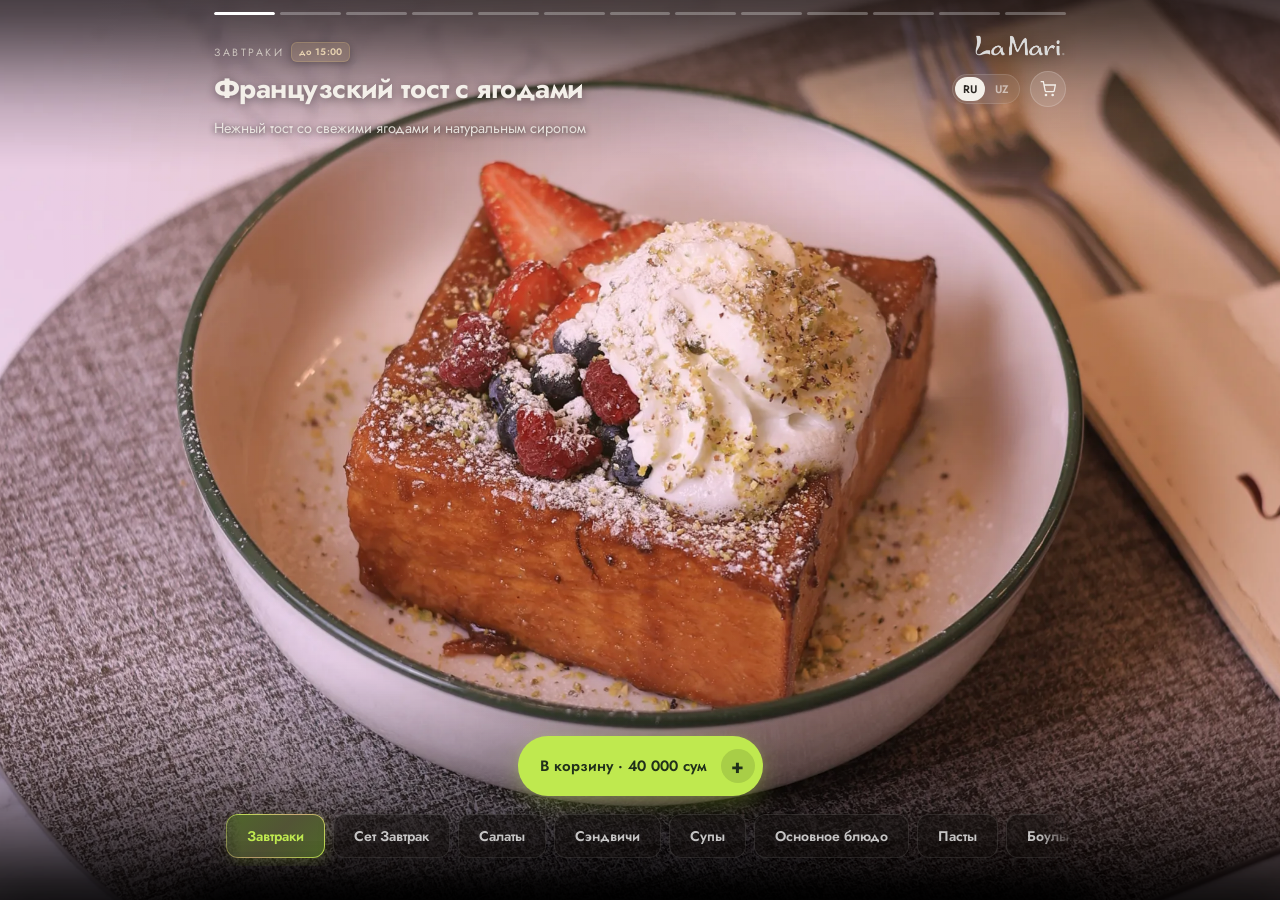
==== commit cdefd47b: "add visual improvements (shimmer CTA, pulsing badges, gradient tabs, skeleton loader)" ====
--- a/menu.html
+++ b/menu.html
@@ -9,17 +9,20 @@
     content="Интерактивное «живое» меню кафе и пекарни La Mari. Ознакомьтесь с нашими сетами, свежей выпечкой, авторскими десертами, завтраками и ароматным кофе. Быстрый заказ и удобный выбор.">
   <meta name="keywords"
     content="La Mari, ла мари, живое меню, кафе ташкент, пекарня, десерты, кофе, круассаны, завтраки, меню кафе">
-  <meta name="theme-color" content="#9E908B">
+  <meta name="mobile-web-app-capable" content="yes">
   <meta name="apple-mobile-web-app-capable" content="yes">
   <meta name="apple-mobile-web-app-status-bar-style" content="black-translucent">
   <meta name="format-detection" content="telephone=no">
+
+  <!-- Fonts & Preconnect -->
+  <link rel="preconnect" href="https://fonts.googleapis.com">
+  <link rel="preconnect" href="https://fonts.gstatic.com" crossorigin>
+  <link href="https://fonts.googleapis.com/css2?family=Caveat:wght@600;700&family=Jost:wght@300;400;500;600;700&display=swap" rel="stylesheet">
 
   <!-- Open Graph -->
   <meta property="og:title" content="La Mari — Живое меню кафе & пекарни">
   <meta property="og:description"
     content="Посмотрите наше живое интерактивное меню: вкуснейшие завтраки, кофе, свежая выпечка и десерты прямо на вашем экране.">
-  <link rel="icon" type="image/png" href="img/logo_lamari.png">
-  <link rel="apple-touch-icon" href="img/logo_lamari.png">
   <link rel="stylesheet" href="css/style.css">
 </head>
 
--- a/css/style.css
+++ b/css/style.css
@@ -1,5 +1,3 @@
-@import url('https://fonts.googleapis.com/css2?family=Caveat:wght@600;700&family=Jost:wght@300;400;500;600&display=swap');
-
 :root {
   --taupe: #9E908B;
   --taupe-dark: #847870;
@@ -9,6 +7,8 @@
   --gold: #C9A876;
   --ink: #2B2723;
   --vh: 1vh;
+  --header-pad-x: 16px;
+  --header-pt: 27px;
 }
 
 * {
@@ -29,11 +29,17 @@
 
 body {
   font-family: 'Jost', sans-serif;
-  background: #000;
+  background: #181412;
   color: var(--cream);
   min-height: 100vh;
   min-height: 100dvh;
   min-height: calc(var(--vh, 1vh) * 100);
+  animation: pageFadeIn 0.25s ease-out forwards;
+}
+
+@keyframes pageFadeIn {
+  from { opacity: 0; }
+  to { opacity: 1; }
 }
 
 .stage {
@@ -43,7 +49,7 @@
   height: calc(var(--vh, 1vh) * 100);
   position: relative;
   overflow: hidden;
-  background: #000;
+  background: #181412;
 }
 
 /* контент внутри верхней/нижней панели не растягивается на весь ультраширокий экран,
@@ -126,8 +132,8 @@
   opacity: 0;
   -webkit-transform: translateY(16px) scale(.94);
   transform: translateY(16px) scale(.94);
-  -webkit-animation: plLogoIn 1.4s cubic-bezier(.22, 1, .36, 1) .1s forwards;
-  animation: plLogoIn 1.4s cubic-bezier(.22, 1, .36, 1) .1s forwards;
+  -webkit-animation: plLogoIn 0.8s cubic-bezier(.22, 1, .36, 1) 0.05s forwards;
+  animation: plLogoIn 0.8s cubic-bezier(.22, 1, .36, 1) 0.05s forwards;
   filter: drop-shadow(0 6px 20px rgba(0, 0, 0, 0.35)) drop-shadow(0 0 16px rgba(255, 255, 255, 0.18));
   -webkit-filter: drop-shadow(0 6px 20px rgba(0, 0, 0, 0.35)) drop-shadow(0 0 16px rgba(255, 255, 255, 0.18));
   user-select: none;
@@ -243,6 +249,20 @@
   bottom: 0;
   inset: 0;
   overflow: hidden;
+  background: linear-gradient(110deg, #1a1614 30%, #2a2420 50%, #1a1614 70%);
+  background-size: 300% 100%;
+  -webkit-animation: skeletonShimmer 2s ease-in-out infinite;
+  animation: skeletonShimmer 2s ease-in-out infinite;
+}
+
+@-webkit-keyframes skeletonShimmer {
+  0% { background-position: 200% 0; }
+  100% { background-position: -200% 0; }
+}
+
+@keyframes skeletonShimmer {
+  0% { background-position: 200% 0; }
+  100% { background-position: -200% 0; }
 }
 
 .player img {
@@ -259,39 +279,39 @@
   will-change: opacity, transform;
   -webkit-transform: translateZ(0);
   transform: translateZ(0);
-  -webkit-transition: opacity 0.6s ease-out;
-  transition: opacity 0.6s ease-out;
+  -webkit-transition: opacity 0.28s cubic-bezier(0.25, 1, 0.5, 1);
+  transition: opacity 0.28s cubic-bezier(0.25, 1, 0.5, 1);
   -webkit-backface-visibility: hidden;
   backface-visibility: hidden;
 }
 
 .player img.active {
   opacity: 1;
-  -webkit-animation: kenBurns 5.5s cubic-bezier(0.25, 1, 0.5, 1) forwards;
-  animation: kenBurns 5.5s cubic-bezier(0.25, 1, 0.5, 1) forwards;
+  -webkit-animation: kenBurns 6s cubic-bezier(0.25, 1, 0.5, 1) forwards;
+  animation: kenBurns 6s cubic-bezier(0.25, 1, 0.5, 1) forwards;
 }
 
 @-webkit-keyframes kenBurns {
   from {
-    -webkit-transform: scale(1.01) translate3d(0, 0, 0);
-    transform: scale(1.01) translate3d(0, 0, 0);
+    -webkit-transform: scale(1.02) translate3d(0, 0, 0);
+    transform: scale(1.02) translate3d(0, 0, 0);
   }
 
   to {
-    -webkit-transform: scale(1.06) translate3d(0, 0, 0);
-    transform: scale(1.06) translate3d(0, 0, 0);
+    -webkit-transform: scale(1.07) translate3d(0, 0, 0);
+    transform: scale(1.07) translate3d(0, 0, 0);
   }
 }
 
 @keyframes kenBurns {
   from {
-    -webkit-transform: scale(1.01) translate3d(0, 0, 0);
-    transform: scale(1.01) translate3d(0, 0, 0);
+    -webkit-transform: scale(1.02) translate3d(0, 0, 0);
+    transform: scale(1.02) translate3d(0, 0, 0);
   }
 
   to {
-    -webkit-transform: scale(1.06) translate3d(0, 0, 0);
-    transform: scale(1.06) translate3d(0, 0, 0);
+    -webkit-transform: scale(1.07) translate3d(0, 0, 0);
+    transform: scale(1.07) translate3d(0, 0, 0);
   }
 }
 
@@ -357,13 +377,15 @@
 .dots {
   position: absolute;
   top: 12px;
-  left: 12px;
-  right: 12px;
+  left: 0;
+  right: 0;
   z-index: 10;
-  display: flex;
-  gap: 5px;
   max-width: 900px;
   margin: 0 auto;
+  padding: 0 var(--header-pad-x);
+  box-sizing: border-box;
+  display: flex;
+  gap: 5px;
 }
 
 .dots .seg {
@@ -435,7 +457,10 @@
   left: 0;
   right: 0;
   z-index: 10;
-  padding: 34px 18px 0;
+  max-width: 900px;
+  margin: 0 auto;
+  padding: var(--header-pt) var(--header-pad-x) 0;
+  box-sizing: border-box;
   display: flex;
   align-items: flex-start;
   justify-content: space-between;
@@ -445,7 +470,9 @@
 }
 
 .dish-info {
-  padding-top: 2px;
+  flex: 1;
+  min-width: 0;
+  padding: 8px 12px 8px 0;
   display: flex;
   flex-direction: column;
   align-items: flex-start;
@@ -454,7 +481,9 @@
 .dish-cat-row {
   display: flex;
   align-items: center;
-  gap: 8px;
+  flex-wrap: wrap;
+  gap: 5px 7px;
+  max-width: 100%;
 }
 
 .dish-cat {
@@ -463,14 +492,16 @@
   text-transform: uppercase;
   color: var(--cream-dim);
   opacity: .85;
+  white-space: nowrap;
+  flex-shrink: 0;
 }
 
 /* ===== STAGGERED TEXT ENTRANCE ===== */
 @-webkit-keyframes slideUpIn {
   from {
     opacity: 0;
-    -webkit-transform: translateY(18px);
-    transform: translateY(18px);
+    -webkit-transform: translateY(12px);
+    transform: translateY(12px);
   }
 
   to {
@@ -483,8 +514,8 @@
 @keyframes slideUpIn {
   from {
     opacity: 0;
-    -webkit-transform: translateY(18px);
-    transform: translateY(18px);
+    -webkit-transform: translateY(12px);
+    transform: translateY(12px);
   }
 
   to {
@@ -495,31 +526,31 @@
 }
 
 .dish-info.stagger .dish-cat-row {
-  -webkit-animation: slideUpIn 0.45s cubic-bezier(0.16, 1, 0.3, 1) both;
-  animation: slideUpIn 0.45s cubic-bezier(0.16, 1, 0.3, 1) both;
+  -webkit-animation: slideUpIn 0.35s cubic-bezier(0.22, 1, 0.36, 1) both;
+  animation: slideUpIn 0.35s cubic-bezier(0.22, 1, 0.36, 1) both;
   -webkit-animation-delay: 0s;
   animation-delay: 0s;
 }
 
 .dish-info.stagger .dish-title {
-  -webkit-animation: slideUpIn 0.45s cubic-bezier(0.16, 1, 0.3, 1) both;
-  animation: slideUpIn 0.45s cubic-bezier(0.16, 1, 0.3, 1) both;
+  -webkit-animation: slideUpIn 0.35s cubic-bezier(0.22, 1, 0.36, 1) both;
+  animation: slideUpIn 0.35s cubic-bezier(0.22, 1, 0.36, 1) both;
+  -webkit-animation-delay: 0.04s;
+  animation-delay: 0.04s;
+}
+
+.dish-info.stagger .dish-desc {
+  -webkit-animation: slideUpIn 0.35s cubic-bezier(0.22, 1, 0.36, 1) both;
+  animation: slideUpIn 0.35s cubic-bezier(0.22, 1, 0.36, 1) both;
   -webkit-animation-delay: 0.08s;
   animation-delay: 0.08s;
 }
 
-.dish-info.stagger .dish-desc {
-  -webkit-animation: slideUpIn 0.45s cubic-bezier(0.16, 1, 0.3, 1) both;
-  animation: slideUpIn 0.45s cubic-bezier(0.16, 1, 0.3, 1) both;
-  -webkit-animation-delay: 0.15s;
-  animation-delay: 0.15s;
-}
-
 .dish-info.stagger .dish-more-btn {
-  -webkit-animation: slideUpIn 0.45s cubic-bezier(0.16, 1, 0.3, 1) both;
-  animation: slideUpIn 0.45s cubic-bezier(0.16, 1, 0.3, 1) both;
-  -webkit-animation-delay: 0.2s;
-  animation-delay: 0.2s;
+  -webkit-animation: slideUpIn 0.35s cubic-bezier(0.22, 1, 0.36, 1) both;
+  animation: slideUpIn 0.35s cubic-bezier(0.22, 1, 0.36, 1) both;
+  -webkit-animation-delay: 0.08s;
+  animation-delay: 0.08s;
 }
 
 .dish-title {
@@ -527,6 +558,8 @@
   font-weight: 700;
   margin-top: 6px;
   text-shadow: 0 2px 10px rgba(0, 0, 0, .4);
+  letter-spacing: -0.02em;
+  font-feature-settings: 'cv01', 'cv02';
 }
 
 .dish-badge {
@@ -538,20 +571,36 @@
   border-radius: 6px;
   text-transform: uppercase;
   letter-spacing: 0.5px;
-  box-shadow: 0 2px 5px rgba(0, 0, 0, 0.2);
+  box-shadow: 0 2px 5px rgba(0, 0, 0, 0.2), 0 0 12px rgba(191, 233, 79, 0.35);
+  white-space: nowrap;
+  flex-shrink: 0;
+  -webkit-animation: badgePulse 2.5s ease-in-out infinite;
+  animation: badgePulse 2.5s ease-in-out infinite;
+}
+
+@-webkit-keyframes badgePulse {
+  0%, 100% { box-shadow: 0 2px 5px rgba(0, 0, 0, 0.2), 0 0 8px rgba(191, 233, 79, 0.25); }
+  50% { box-shadow: 0 2px 8px rgba(0, 0, 0, 0.25), 0 0 18px rgba(191, 233, 79, 0.55); }
+}
+
+@keyframes badgePulse {
+  0%, 100% { box-shadow: 0 2px 5px rgba(0, 0, 0, 0.2), 0 0 8px rgba(191, 233, 79, 0.25); }
+  50% { box-shadow: 0 2px 8px rgba(0, 0, 0, 0.25), 0 0 18px rgba(191, 233, 79, 0.55); }
 }
 
 .dish-in-cart-badge {
   background: #BFE94F;
   color: #20301a;
-  font-size: 9.5px;
+  font-size: 9px;
   font-weight: 700;
   padding: 2px 7px;
   border-radius: 6px;
   text-transform: uppercase;
-  letter-spacing: 0.4px;
+  letter-spacing: 0.3px;
   display: inline-flex;
   align-items: center;
+  white-space: nowrap;
+  flex-shrink: 0;
   box-shadow: 0 2px 6px rgba(191, 233, 79, 0.35);
   animation: badgePop 0.25s cubic-bezier(0.175, 0.885, 0.32, 1.275);
 }
@@ -559,14 +608,16 @@
 .dish-time-badge {
   background: rgba(201, 168, 118, 0.18);
   color: #E8D3B1;
-  font-size: 10px;
+  font-size: 9.5px;
   font-weight: 600;
-  padding: 2px 8px;
+  padding: 2px 7px;
   border-radius: 6px;
   letter-spacing: 0.3px;
   display: inline-flex;
   align-items: center;
   gap: 4px;
+  white-space: nowrap;
+  flex-shrink: 0;
   border: 1px solid rgba(201, 168, 118, 0.35);
   box-shadow: 0 2px 6px rgba(0, 0, 0, 0.25);
   backdrop-filter: blur(4px);
@@ -618,6 +669,8 @@
   display: flex;
   flex-direction: column;
   align-items: flex-end;
+  flex-shrink: 0;
+  margin-left: 14px;
 }
 
 .brand-mark .wm {
@@ -629,9 +682,9 @@
 }
 
 .brand-mark .wm-logo {
-  height: 28px;
+  height: 22px;
   width: auto;
-  max-width: 135px;
+  max-width: 100px;
   object-fit: contain;
   display: block;
   filter: drop-shadow(0 2px 8px rgba(0, 0, 0, 0.45));
@@ -644,7 +697,7 @@
   display: flex;
   align-items: center;
   gap: 10px;
-  margin-top: 8px;
+  margin-top: 14px;
 }
 
 .lang-mobile-btn {
@@ -1124,6 +1177,34 @@
   transition: transform 0.15s cubic-bezier(0.175, 0.885, 0.32, 1.275), background 0.25s, box-shadow 0.2s, padding 0.2s;
   width: auto;
   max-width: 100%;
+  position: relative;
+  overflow: hidden;
+  font-feature-settings: 'tnum';
+}
+
+.price-pill::after {
+  content: '';
+  position: absolute;
+  top: 0;
+  left: -100%;
+  width: 60%;
+  height: 100%;
+  background: linear-gradient(90deg, transparent 0%, rgba(255,255,255,0) 30%, rgba(255,255,255,0.35) 50%, rgba(255,255,255,0) 70%, transparent 100%);
+  -webkit-animation: shimmer 3.5s ease-in-out infinite;
+  animation: shimmer 3.5s ease-in-out infinite;
+  pointer-events: none;
+}
+
+@-webkit-keyframes shimmer {
+  0% { left: -100%; }
+  40% { left: 150%; }
+  100% { left: 150%; }
+}
+
+@keyframes shimmer {
+  0% { left: -100%; }
+  40% { left: 150%; }
+  100% { left: 150%; }
 }
 
 .price-pill:active {
@@ -1173,6 +1254,12 @@
   color: #3a2f1e;
   padding: 13px 8px;
   box-shadow: 0 8px 25px rgba(201, 168, 118, 0.25);
+}
+
+.price-pill.added::after {
+  -webkit-animation: none;
+  animation: none;
+  display: none;
 }
 
 .price-pill.added .pill-minus {
@@ -1468,10 +1555,14 @@
 }
 
 .cat-tab.active {
-  border-color: #BFE94F;
+  border-color: transparent;
   color: #BFE94F;
   background: rgba(32, 48, 26, 0.7);
   box-shadow: 0 4px 16px rgba(191, 233, 79, 0.25);
+  background-image: linear-gradient(rgba(32, 48, 26, 0.7), rgba(32, 48, 26, 0.7)), linear-gradient(135deg, #BFE94F 0%, #C9A876 50%, #BFE94F 100%);
+  background-origin: border-box;
+  background-clip: padding-box, border-box;
+  border: 1px solid transparent;
 }
 
 .tab-badge {
@@ -1834,14 +1925,14 @@
 @supports (padding-top: env(safe-area-inset-top)) {
   .dots {
     top: max(12px, calc(env(safe-area-inset-top) + 4px));
-    left: max(12px, env(safe-area-inset-left));
-    right: max(12px, env(safe-area-inset-right));
+    padding-left: max(var(--header-pad-x), calc(env(safe-area-inset-left) + 8px));
+    padding-right: max(var(--header-pad-x), calc(env(safe-area-inset-right) + 8px));
   }
 
   .top-bar {
-    padding-top: max(34px, calc(env(safe-area-inset-top) + 16px));
-    padding-left: max(18px, calc(env(safe-area-inset-left) + 12px));
-    padding-right: max(18px, calc(env(safe-area-inset-right) + 12px));
+    padding-top: max(var(--header-pt), calc(env(safe-area-inset-top) + 19px));
+    padding-left: max(var(--header-pad-x), calc(env(safe-area-inset-left) + 8px));
+    padding-right: max(var(--header-pad-x), calc(env(safe-area-inset-right) + 8px));
   }
 
   .bottom-area {
@@ -1851,47 +1942,75 @@
   }
 }
 
-/* --- 2. Маленькие мобильные экраны (iPhone SE, 5, mini, Galaxy Fold: width <= 375px) --- */
+/* --- 2. Маленькие мобильные экраны (iPhone SE, mini, Galaxy Fold: width <= 375px) --- */
 @media (max-width: 375px) {
-  .top-bar {
-    padding: 28px 12px 0;
+  :root {
+    --header-pad-x: 12px;
+    --header-pt: 25px;
+  }
+
+  .dish-info {
+    flex: 1;
+    min-width: 0;
+  }
+
+  .dish-cat-row {
+    gap: 4px 6px;
+  }
+
+  .brand-mark {
+    margin-left: 10px;
   }
 
   .brand-mark .wm-logo {
-    height: 24px;
+    height: 18px;
+    max-width: 80px;
+  }
+
+  .header-controls {
+    gap: 6px;
+    margin-top: 11px;
   }
 
   .dish-title {
-    font-size: 19px;
-    margin-top: 4px;
+    font-size: 16.5px;
+    line-height: 1.22;
+    margin-top: 3px;
   }
 
   .dish-cat {
-    font-size: 9.5px;
-    letter-spacing: 1.8px;
+    font-size: 9px;
+    letter-spacing: 1.5px;
+  }
+
+  .dish-badge,
+  .dish-in-cart-badge {
+    font-size: 8.5px;
+    padding: 2px 6px;
+    letter-spacing: 0.2px;
   }
 
   .dish-time-badge {
-    font-size: 9px;
+    font-size: 8.5px;
     padding: 2px 6px;
   }
 
   .dish-more-btn {
     font-size: 11px;
-    padding: 5px 10px;
-    margin-top: 6px;
+    padding: 4px 10px;
+    margin-top: 5px;
   }
 
   .lang-mobile-btn,
   .cart-chip {
-    width: 32px;
-    height: 32px;
-    font-size: 10px;
+    width: 30px;
+    height: 30px;
+    font-size: 9.5px;
   }
 
   .cart-chip svg {
-    width: 15px;
-    height: 15px;
+    width: 14px;
+    height: 14px;
   }
 
   .price-pill {
@@ -1933,8 +2052,69 @@
   }
 }
 
+/* --- Экстра-узкие экраны (iPhone 5/SE, Galaxy Fold folded: width <= 330px) --- */
+@media (max-width: 330px) {
+  :root {
+    --header-pad-x: 10px;
+    --header-pt: 24px;
+  }
+
+  .brand-mark {
+    margin-left: 8px;
+  }
+
+  .brand-mark .wm-logo {
+    height: 16.5px;
+    max-width: 72px;
+  }
+
+  .header-controls {
+    gap: 5px;
+    margin-top: 9px;
+  }
+
+  .dish-title {
+    font-size: 15px;
+    line-height: 1.2;
+  }
+
+  .dish-cat {
+    font-size: 8.5px;
+    letter-spacing: 1.2px;
+  }
+
+  .dish-badge,
+  .dish-in-cart-badge,
+  .dish-time-badge {
+    font-size: 8px;
+    padding: 1.5px 5px;
+  }
+
+  .lang-mobile-btn,
+  .cart-chip {
+    width: 28px;
+    height: 28px;
+    font-size: 9px;
+  }
+
+  .cart-chip svg {
+    width: 13px;
+    height: 13px;
+  }
+}
+
 /* --- 3. Средние экраны и фаблеты (width: 376px - 599px) --- */
 @media (min-width: 376px) and (max-width: 599px) {
+  :root {
+    --header-pad-x: 16px;
+    --header-pt: 28px;
+  }
+
+  .brand-mark .wm-logo {
+    height: 20px;
+    max-width: 90px;
+  }
+
   .dish-title {
     font-size: clamp(20px, 6vw, 24px);
   }
@@ -1948,8 +2128,14 @@
 
 /* --- 4. Планшеты и ноутбуки (width: 600px - 1024px) --- */
 @media (min-width: 600px) and (max-width: 1024px) {
-  .top-bar {
-    padding: 38px 24px 0;
+  :root {
+    --header-pad-x: 24px;
+    --header-pt: 34px;
+  }
+
+  .brand-mark .wm-logo {
+    height: 22px;
+    max-width: 100px;
   }
 
   .dish-title {
@@ -2026,8 +2212,14 @@
 
 /* --- 5. Десктопы и большие экраны (width >= 1025px) --- */
 @media (min-width: 1025px) {
-  .top-bar {
-    padding: 38px 24px 0;
+  :root {
+    --header-pad-x: 24px;
+    --header-pt: 34px;
+  }
+
+  .brand-mark .wm-logo {
+    height: 23px;
+    max-width: 105px;
   }
 
   .dish-title {
@@ -2094,8 +2286,8 @@
   }
 
   .cat-tab.active:hover {
-    background: rgba(32, 48, 26, 0.85);
-    border-color: #BFE94F;
+    background-image: linear-gradient(rgba(32, 48, 26, 0.85), rgba(32, 48, 26, 0.85)), linear-gradient(135deg, #BFE94F 0%, #C9A876 50%, #BFE94F 100%);
+    border-color: transparent;
     color: #BFE94F;
   }
 
@@ -2193,9 +2385,25 @@
 /* --- 7. Поддержка reduced-motion (для доступности) --- */
 @media (prefers-reduced-motion: reduce) {
 
-  /* Отключаем только бесконечный Ken Burns зум, но сохраняем интерфейсные переходы */
+  /* Отключаем бесконечные декоративные анимации, но сохраняем интерфейсные переходы */
   .player img.active {
     -webkit-animation: none !important;
     animation: none !important;
   }
+
+  .dish-badge {
+    -webkit-animation: none !important;
+    animation: none !important;
+  }
+
+  .price-pill::after {
+    -webkit-animation: none !important;
+    animation: none !important;
+    display: none;
+  }
+
+  .player {
+    -webkit-animation: none !important;
+    animation: none !important;
+  }
 }
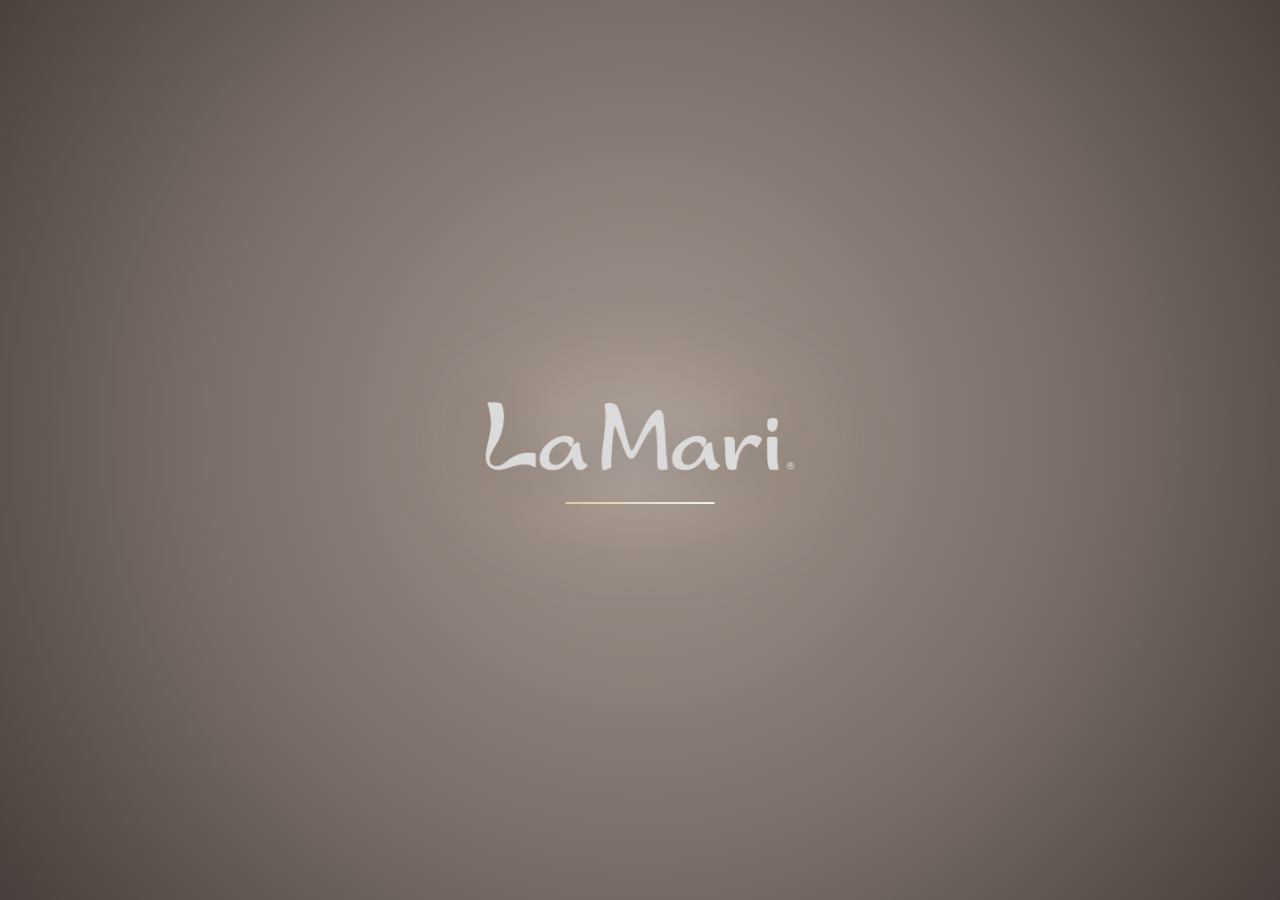
==== commit ef28a820: "update menu items (truffle pizza price, medallion with grilled vegetables, borscht)" ====
--- a/menu.html
+++ b/menu.html
@@ -173,4 +173,4 @@
   <script src="js/app.js"></script>
 </body>
 
-</html>+</html>
--- a/css/style.css
+++ b/css/style.css
@@ -2406,4 +2406,395 @@
     -webkit-animation: none !important;
     animation: none !important;
   }
-}+}
+
+/* ========================================================================
+   LA MARI — OVEN HOUSE UI REFRESH
+   The menu is built like a warm service card placed over the dish, rather
+   than a collection of unrelated floating controls.
+   ======================================================================== */
+@media (width: 0px) {
+:root {
+  --ink: #171511;
+  --cream: #fff8ed;
+  --cream-dim: #e7d9c9;
+  --gold: #efbd77;
+  --ember: #dc5b3c;
+  --ember-deep: #9e301f;
+  --leaf: #b8d78f;
+  --glass: rgba(25, 20, 16, 0.72);
+}
+
+body,
+.stage {
+  background: var(--ink);
+}
+
+.stage::after {
+  content: '';
+  position: absolute;
+  inset: 0;
+  z-index: 5;
+  pointer-events: none;
+  opacity: .18;
+  background-image: radial-gradient(rgba(255,255,255,.4) .45px, transparent .55px);
+  background-size: 5px 5px;
+  mix-blend-mode: soft-light;
+}
+
+.ambient-tint {
+  opacity: .38;
+  mix-blend-mode: color;
+}
+
+.veil-top {
+  height: 260px;
+  background: linear-gradient(180deg, rgba(18, 13, 10, .88), rgba(18, 13, 10, .51) 55%, transparent);
+}
+
+.veil-bottom {
+  height: 320px;
+  background: linear-gradient(0deg, rgba(18, 13, 10, .95), rgba(18, 13, 10, .72) 45%, transparent 100%);
+}
+
+.dots {
+  top: max(10px, calc(env(safe-area-inset-top) + 4px));
+  gap: 4px;
+  z-index: 12;
+}
+
+.dots .seg {
+  height: 2px;
+  background: rgba(255, 248, 237, .25);
+}
+
+.dots .seg i {
+  background: var(--gold);
+  box-shadow: 0 0 8px rgba(239, 189, 119, .65);
+}
+
+.dots .seg.in-cart,
+.dots .seg.in-cart i {
+  background: var(--ember);
+  box-shadow: 0 0 8px rgba(220, 91, 60, .6);
+}
+
+.top-bar {
+  z-index: 12;
+  padding-top: max(32px, calc(env(safe-area-inset-top) + 18px));
+}
+
+.dish-info {
+  max-width: min(490px, calc(100vw - 122px));
+  padding: 13px 15px 14px;
+  border: 1px solid rgba(255, 248, 237, .18);
+  border-left: 3px solid var(--ember);
+  border-radius: 5px 24px 24px 24px;
+  background: linear-gradient(125deg, rgba(31, 23, 18, .87), rgba(31, 23, 18, .46));
+  backdrop-filter: blur(13px) saturate(120%);
+  -webkit-backdrop-filter: blur(13px) saturate(120%);
+  box-shadow: 0 14px 42px rgba(0, 0, 0, .28);
+}
+
+.dish-cat-row {
+  gap: 6px 8px;
+}
+
+.dish-cat,
+.dish-progress {
+  font-size: 9px;
+  font-weight: 700;
+  letter-spacing: .17em;
+  text-transform: uppercase;
+}
+
+.dish-cat { color: var(--gold); }
+
+.dish-progress {
+  color: rgba(255, 248, 237, .7);
+  padding-left: 8px;
+  border-left: 1px solid rgba(255, 248, 237, .28);
+}
+
+.dish-title {
+  margin-top: 8px;
+  font-size: clamp(22px, 6vw, 31px);
+  font-weight: 600;
+  line-height: 1.05;
+  letter-spacing: -.045em;
+  text-wrap: balance;
+}
+
+.dish-desc {
+  display: -webkit-box !important;
+  max-width: 420px;
+  margin-top: 8px;
+  padding: 0;
+  overflow: hidden;
+  -webkit-box-orient: vertical;
+  -webkit-line-clamp: 2;
+  border: 0;
+  border-radius: 0;
+  background: transparent;
+  color: rgba(255, 248, 237, .82);
+  font-size: 12px;
+  line-height: 1.42;
+  text-shadow: 0 1px 5px rgba(0,0,0,.6);
+  backdrop-filter: none;
+  -webkit-backdrop-filter: none;
+}
+
+.dish-more-btn {
+  margin-top: 9px;
+  padding: 0;
+  color: var(--gold);
+  background: transparent;
+  border: 0;
+  border-radius: 0;
+  box-shadow: none;
+  font-size: 11px;
+  letter-spacing: .08em;
+  text-transform: uppercase;
+}
+
+.dish-more-btn::after {
+  content: ' ↗';
+  font-size: 13px;
+}
+
+.dish-badge,
+.dish-in-cart-badge {
+  border-radius: 999px;
+  background: var(--ember);
+  color: #fff8ed;
+  box-shadow: none;
+}
+
+.dish-time-badge {
+  border-radius: 999px;
+  background: rgba(239, 189, 119, .16);
+  border-color: rgba(239, 189, 119, .35);
+  color: var(--gold);
+  box-shadow: none;
+}
+
+.brand-mark { gap: 10px; }
+
+.brand-mark .wm-logo {
+  height: 25px;
+  filter: drop-shadow(0 3px 8px rgba(0,0,0,.42));
+}
+
+.header-controls { gap: 8px; }
+
+.lang-mobile-btn,
+.cart-chip {
+  width: 40px;
+  height: 40px;
+  border: 1px solid rgba(255, 248, 237, .22);
+  background: rgba(31, 23, 18, .66);
+  box-shadow: 0 8px 22px rgba(0,0,0,.22);
+}
+
+.cart-chip {
+  color: var(--cream);
+  border-radius: 14px;
+}
+
+.cart-chip:hover,
+.cart-chip:focus-visible {
+  background: var(--cream);
+  color: var(--ember-deep);
+  transform: translateY(-2px);
+}
+
+.cart-chip .badge {
+  top: -6px;
+  right: -6px;
+  background: var(--ember);
+  color: #fff;
+  border-color: var(--ink);
+}
+
+.dish-nav {
+  position: absolute;
+  top: 50%;
+  z-index: 12;
+  width: 42px;
+  height: 64px;
+  padding: 0;
+  border: 1px solid rgba(255,248,237,.22);
+  color: var(--cream);
+  background: rgba(23,21,17,.32);
+  backdrop-filter: blur(10px);
+  -webkit-backdrop-filter: blur(10px);
+  font: 400 42px/1 'Jost', sans-serif;
+  cursor: pointer;
+  opacity: .7;
+  transition: opacity .2s ease, background .2s ease, transform .2s ease;
+}
+
+.dish-nav:hover,
+.dish-nav:focus-visible {
+  opacity: 1;
+  background: rgba(220, 91, 60, .82);
+}
+
+.dish-nav-prev { left: 0; border-radius: 0 18px 18px 0; }
+.dish-nav-next { right: 0; border-radius: 18px 0 0 18px; }
+.dish-nav-prev:hover { transform: translateX(2px); }
+.dish-nav-next:hover { transform: translateX(-2px); }
+
+.bottom-area {
+  z-index: 12;
+  padding: 0 16px max(24px, calc(env(safe-area-inset-bottom) + 14px));
+}
+
+.variant-selector { margin-bottom: 12px; }
+
+.var-btn {
+  border-color: rgba(255,248,237,.2);
+  border-radius: 999px;
+  background: rgba(31,23,18,.62);
+  color: var(--cream);
+}
+
+.var-btn.active {
+  background: var(--gold);
+  border-color: var(--gold);
+  color: var(--ink);
+}
+
+.price-pill {
+  max-width: 580px;
+  min-height: 56px;
+  padding: 7px 8px 7px 20px;
+  border: 1px solid rgba(255, 248, 237, .28);
+  border-radius: 18px;
+  background: linear-gradient(110deg, var(--ember-deep), var(--ember));
+  color: #fffdf8;
+  box-shadow: 0 13px 28px rgba(104, 28, 16, .42), inset 0 1px rgba(255,255,255,.25);
+  font-size: 14px;
+  font-weight: 700;
+  letter-spacing: .035em;
+}
+
+.price-pill::after { display: none; }
+
+.price-pill .plus,
+.price-pill .pill-minus {
+  width: 40px;
+  height: 40px;
+  border-radius: 13px;
+  background: rgba(255, 248, 237, .18);
+  color: #fff;
+  font-size: 22px;
+}
+
+.tabs-viewport {
+  max-width: 720px;
+  margin-top: 13px;
+  padding: 2px 0 5px;
+  mask-image: linear-gradient(to right, transparent, black 18px, black calc(100% - 18px), transparent);
+  -webkit-mask-image: linear-gradient(to right, transparent, black 18px, black calc(100% - 18px), transparent);
+}
+
+.cat-tabs { gap: 7px; }
+
+.cat-tab {
+  border: 1px solid rgba(255,248,237,.17);
+  border-radius: 999px;
+  background: rgba(23,21,17,.48);
+  color: rgba(255,248,237,.73);
+  padding: 9px 14px;
+  font-size: 11px;
+  font-weight: 600;
+  letter-spacing: .04em;
+}
+
+.cat-tab.active {
+  border-color: var(--cream);
+  background: var(--cream);
+  color: var(--ink);
+  box-shadow: 0 6px 18px rgba(0,0,0,.24);
+}
+
+.cart-drawer,
+.desc-modal,
+.waffle-modal,
+.lang-modal {
+  background: #fff8ed;
+  color: var(--ink);
+  border-color: rgba(115, 68, 44, .16);
+  box-shadow: 0 -18px 52px rgba(0,0,0,.38);
+}
+
+.drawer-handle,
+.desc-modal-handle,
+.waffle-handle,
+.lang-modal-handle { background: rgba(23,21,17,.22); }
+
+.drawer-header,
+#descModalTitle,
+#langModalTitle,
+.waffle-title { color: var(--ink); }
+
+.drawer-footer { border-color: rgba(23,21,17,.12); }
+.drawer-total { color: var(--ink); }
+.drawer-total b { color: var(--ember-deep); }
+
+.cart-row { border-color: rgba(23,21,17,.1); }
+.cr-name { color: var(--ink); }
+.cr-price { color: var(--ember-deep); }
+
+.checkout-btn,
+.waffle-add-btn {
+  border-radius: 14px;
+  background: var(--ember);
+  color: #fff;
+}
+
+.checkout-btn:disabled { background: #d8cec1; color: #897d71; }
+
+.lang-select-btn {
+  color: var(--ink);
+  background: #fffdf8;
+  border-color: rgba(23,21,17,.12);
+}
+
+.lang-select-btn.active {
+  border-color: var(--ember);
+  background: rgba(220,91,60,.1);
+  color: var(--ember-deep);
+}
+
+button:focus-visible,
+.dish-more-btn:focus-visible,
+.cat-tab:focus-visible,
+.var-btn:focus-visible {
+  outline: 3px solid var(--gold);
+  outline-offset: 3px;
+}
+
+@media (max-width: 599px) {
+  .dish-info { max-width: calc(100vw - 112px); padding: 11px 12px 12px; }
+  .dish-title { font-size: clamp(20px, 6vw, 25px); }
+  .dish-nav { display: none; }
+  .dish-desc { font-size: 11.5px; }
+  .dish-more-btn { font-size: 10px; }
+  .brand-mark .wm-logo { height: 21px; }
+  .lang-mobile-btn,
+  .cart-chip { width: 35px; height: 35px; border-radius: 12px; }
+  .price-pill { min-height: 52px; border-radius: 16px; }
+  .price-pill .plus,
+  .price-pill .pill-minus { width: 36px; height: 36px; border-radius: 11px; }
+  .cat-tab { padding: 8px 12px; font-size: 10px; }
+}
+
+@media (prefers-reduced-motion: reduce) {
+  .dish-nav,
+  .cart-chip,
+  .price-pill,
+  .cat-tab { transition: none; }
+}
+}
